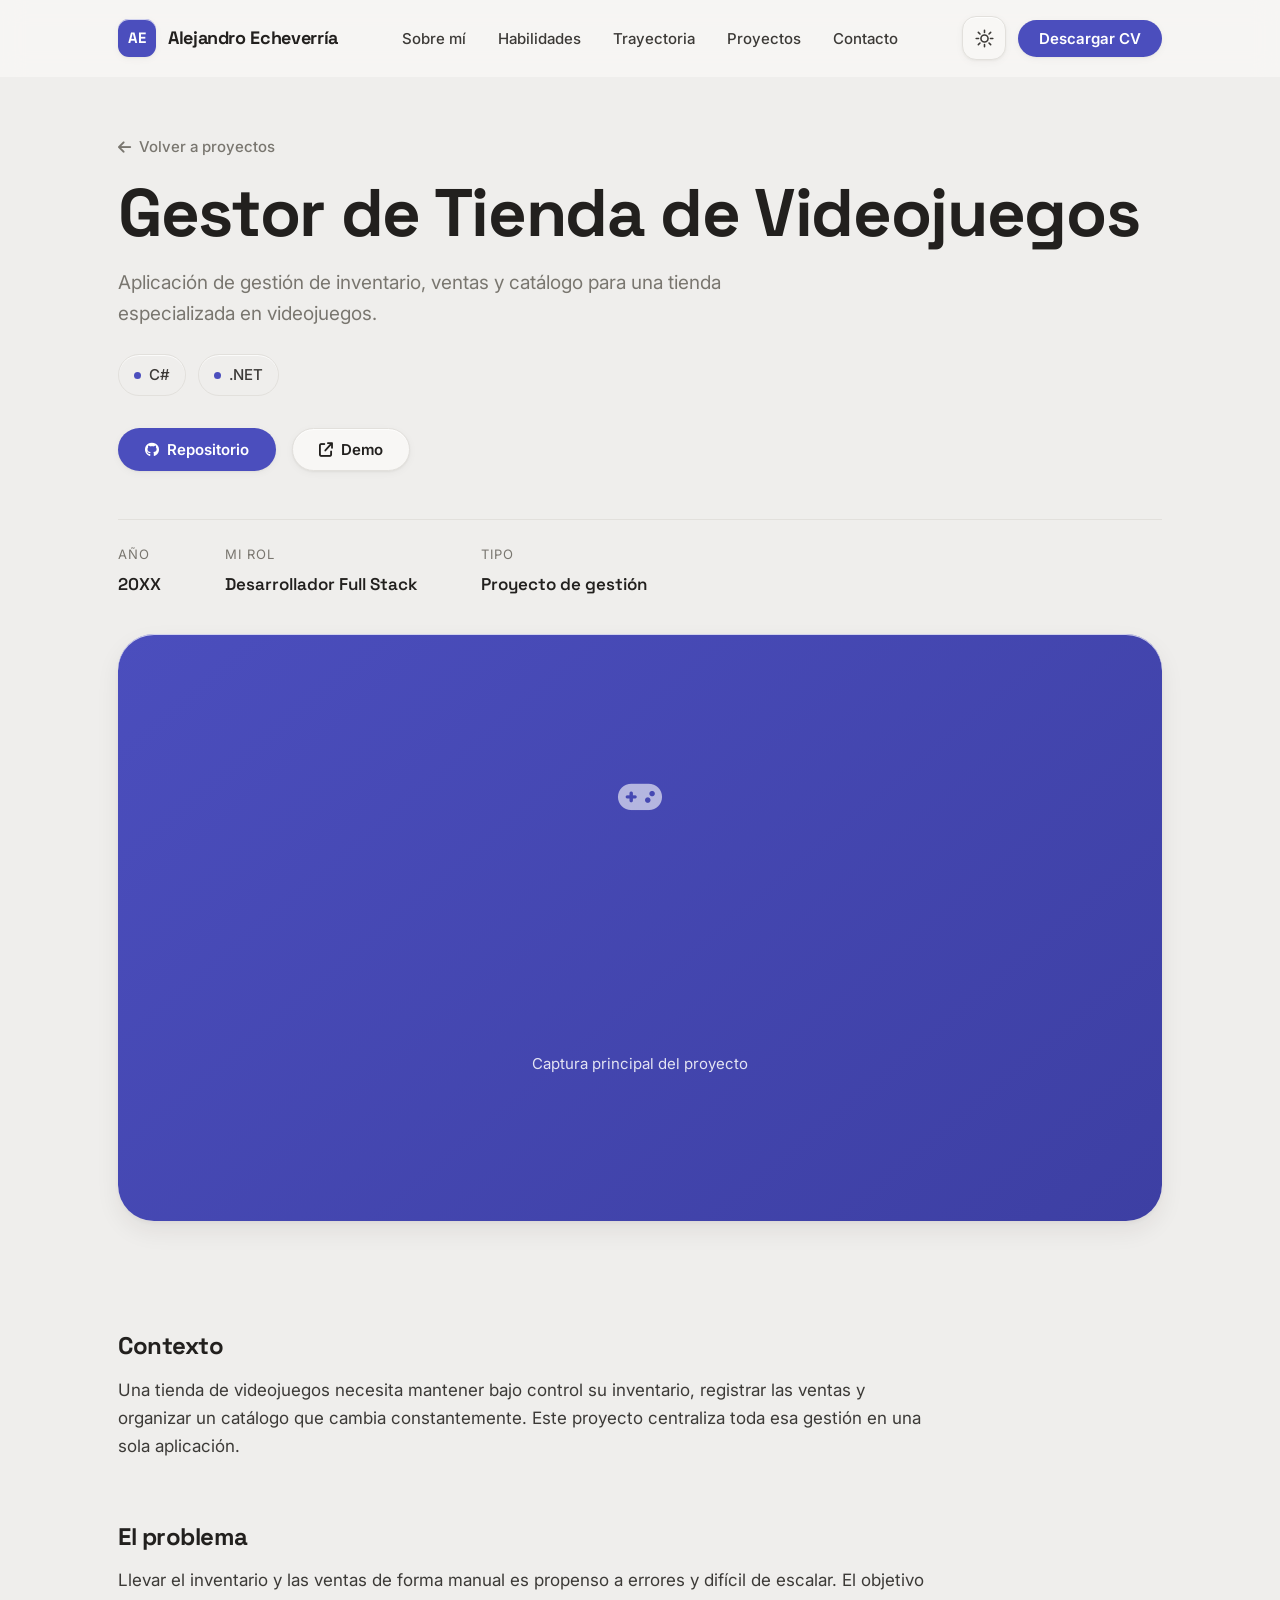
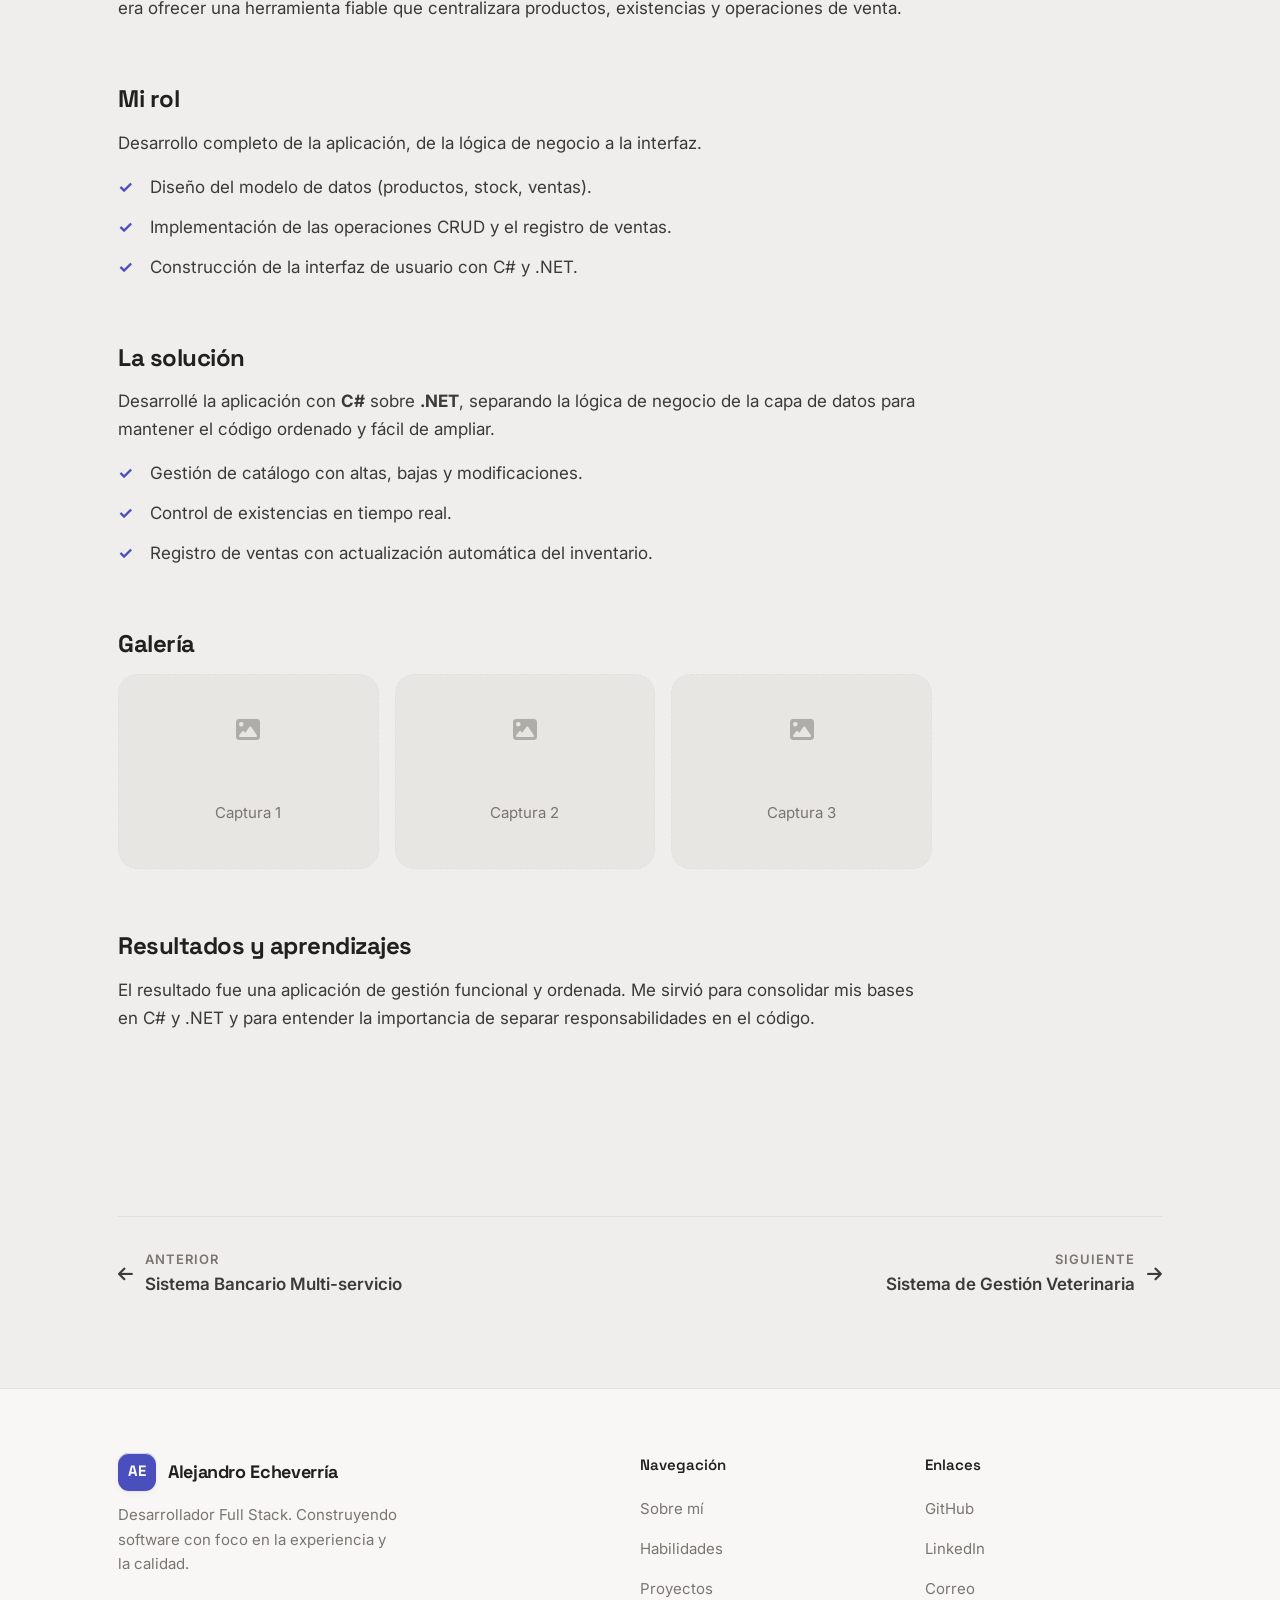
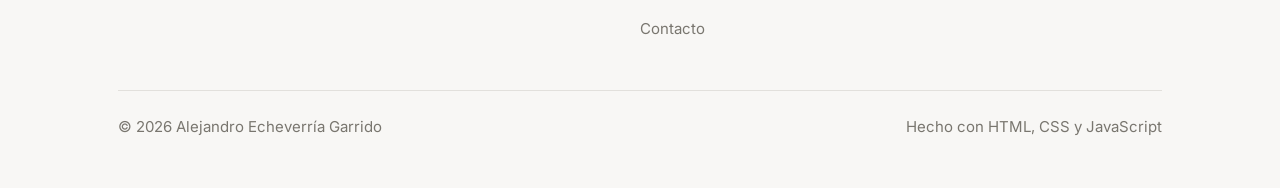
==== proyectos/gestor-tienda-videojuegos.html @ 733f596b "Construye el portafolio: landing completa y páginas de detalle - Landing con Hero, Sobre mí, Habilid" ====
<!DOCTYPE html>
<html lang="es">
<head>
  <meta charset="UTF-8">
  <meta name="viewport" content="width=device-width, initial-scale=1.0">

  <title>Gestor de Tienda de Videojuegos — Alejandro Echeverría</title>
  <meta name="description" content="Caso de estudio: sistema de gestión de inventario, ventas y catálogo para una tienda de videojuegos. Desarrollado en C# y .NET.">

  <meta property="og:type" content="article">
  <meta property="og:title" content="Gestor de Tienda de Videojuegos — Alejandro Echeverría">
  <meta property="og:description" content="Caso de estudio: gestión de inventario y ventas en C# y .NET.">
  <meta property="og:image" content="../assets/img/og-image.png">

  <link rel="icon" href="data:image/svg+xml,%3Csvg xmlns='http://www.w3.org/2000/svg' viewBox='0 0 100 100'%3E%3Crect width='100' height='100' rx='24' fill='%234B4EBD'/%3E%3Ctext x='50' y='67' font-family='Arial,sans-serif' font-size='46' font-weight='700' fill='%23ffffff' text-anchor='middle'%3EAE%3C/text%3E%3C/svg%3E">

  <script>
    (function () {
      try {
        if (localStorage.getItem("ae-theme") === "dark") {
          document.documentElement.setAttribute("data-theme", "dark");
        }
      } catch (e) {}
    })();
  </script>

  <link rel="preconnect" href="https://fonts.googleapis.com">
  <link rel="preconnect" href="https://fonts.gstatic.com" crossorigin>
  <link href="https://fonts.googleapis.com/css2?family=Inter:wght@400;500;600;700&family=Space+Grotesk:wght@500;600;700&display=swap" rel="stylesheet">
  <link rel="stylesheet" href="https://cdnjs.cloudflare.com/ajax/libs/font-awesome/6.5.1/css/all.min.css">

  <link rel="stylesheet" href="../css/tokens.css">
  <link rel="stylesheet" href="../css/base.css">
  <link rel="stylesheet" href="../css/layout.css">
  <link rel="stylesheet" href="../css/components.css">
  <link rel="stylesheet" href="../css/sections.css">
  <link rel="stylesheet" href="../css/case-study.css">
</head>

<body>
  <a class="skip-link" href="#contenido">Saltar al contenido</a>

  <header class="header" data-header>
    <div class="container header__inner">
      <a class="brand" href="../index.html#inicio" aria-label="Inicio — Alejandro Echeverría">
        <span class="brand__badge" aria-hidden="true">AE</span>
        Alejandro Echeverría
      </a>
      <nav class="nav" data-nav aria-label="Navegación principal">
        <ul class="nav__list">
          <li><a class="nav__link" href="../index.html#sobre-mi">Sobre mí</a></li>
          <li><a class="nav__link" href="../index.html#habilidades">Habilidades</a></li>
          <li><a class="nav__link" href="../index.html#trayectoria">Trayectoria</a></li>
          <li><a class="nav__link" href="../index.html#proyectos">Proyectos</a></li>
          <li><a class="nav__link" href="../index.html#contacto">Contacto</a></li>
        </ul>
        <a class="btn btn--primary btn--sm nav__cta" href="../assets/docs/cv.pdf" download>Descargar CV</a>
      </nav>
      <div class="header__actions">
        <button class="theme-toggle" data-theme-toggle type="button" aria-label="Cambiar entre tema claro y oscuro" aria-pressed="false">
          <svg class="icon-sun" viewBox="0 0 24 24" fill="none" stroke="currentColor" stroke-width="2" stroke-linecap="round" aria-hidden="true"><circle cx="12" cy="12" r="4.5"/><path d="M12 1.5v3M12 19.5v3M4.2 4.2l2.1 2.1M17.7 17.7l2.1 2.1M1.5 12h3M19.5 12h3M4.2 19.8l2.1-2.1M17.7 6.3l2.1-2.1"/></svg>
          <svg class="icon-moon" viewBox="0 0 24 24" fill="currentColor" aria-hidden="true"><path d="M21 12.8A9 9 0 1 1 11.2 3a7 7 0 0 0 9.8 9.8z"/></svg>
        </button>
        <a class="btn btn--primary btn--sm header__cv" href="../assets/docs/cv.pdf" download>Descargar CV</a>
        <button class="nav-toggle" data-nav-toggle type="button" aria-label="Abrir menú" aria-expanded="false" aria-controls="menu-principal">
          <span></span><span></span><span></span>
        </button>
      </div>
    </div>
  </header>
  <div class="nav-backdrop" data-nav-backdrop aria-hidden="true"></div>

  <main id="contenido">
    <div class="container">

      <section class="case-hero" data-reveal>
        <a class="case-back" href="../index.html#proyectos"><i class="fa-solid fa-arrow-left" aria-hidden="true"></i> Volver a proyectos</a>
        <h1 class="case-hero__title">Gestor de Tienda de Videojuegos</h1>
        <p class="case-hero__tagline">Aplicación de gestión de inventario, ventas y catálogo para una tienda especializada en videojuegos.</p>

        <div class="chip-group case-tags">
          <span class="chip"><span class="chip__dot"></span>C#</span>
          <span class="chip"><span class="chip__dot"></span>.NET</span>
        </div>

        <div class="case-hero__actions">
          <a class="btn btn--primary" href="#" target="_blank" rel="noopener"><i class="fa-brands fa-github" aria-hidden="true"></i> Repositorio</a>
          <a class="btn btn--secondary" href="#" target="_blank" rel="noopener"><i class="fa-solid fa-arrow-up-right-from-square" aria-hidden="true"></i> Demo</a>
        </div>

        <div class="case-meta">
          <div class="case-meta__item">
            <div class="case-meta__label">Año</div>
            <div class="case-meta__value">20XX</div><!-- TODO -->
          </div>
          <div class="case-meta__item">
            <div class="case-meta__label">Mi rol</div>
            <div class="case-meta__value">Desarrollador Full Stack</div>
          </div>
          <div class="case-meta__item">
            <div class="case-meta__label">Tipo</div>
            <div class="case-meta__value">Proyecto de gestión</div>
          </div>
        </div>
      </section>

      <!-- TODO: reemplazar por <img src="../assets/img/projects/videojuegos-hero.png" alt="..." loading="lazy"> -->
      <div class="case-media" data-reveal role="img" aria-label="Captura principal del Gestor de Tienda de Videojuegos">
        <i class="fa-solid fa-gamepad" aria-hidden="true"></i>
        <span>Captura principal del proyecto</span>
      </div>

      <div class="section case-body">
        <section class="case-section" data-reveal>
          <h2 class="case-section__title">Contexto</h2>
          <p>
            Una tienda de videojuegos necesita mantener bajo control su inventario, registrar las
            ventas y organizar un catálogo que cambia constantemente. Este proyecto centraliza toda
            esa gestión en una sola aplicación.
          </p>
        </section>

        <section class="case-section" data-reveal>
          <h2 class="case-section__title">El problema</h2>
          <p>
            Llevar el inventario y las ventas de forma manual es propenso a errores y difícil de
            escalar. El objetivo era ofrecer una herramienta fiable que centralizara productos,
            existencias y operaciones de venta.
          </p>
        </section>

        <section class="case-section" data-reveal>
          <h2 class="case-section__title">Mi rol</h2>
          <p>Desarrollo completo de la aplicación, de la lógica de negocio a la interfaz.</p>
          <ul class="case-list">
            <li>Diseño del modelo de datos (productos, stock, ventas).</li>
            <li>Implementación de las operaciones CRUD y el registro de ventas.</li>
            <li>Construcción de la interfaz de usuario con C# y .NET.</li>
          </ul>
        </section>

        <section class="case-section" data-reveal>
          <h2 class="case-section__title">La solución</h2>
          <p>
            Desarrollé la aplicación con <strong>C#</strong> sobre <strong>.NET</strong>, separando la
            lógica de negocio de la capa de datos para mantener el código ordenado y fácil de ampliar.
          </p>
          <ul class="case-list">
            <li>Gestión de catálogo con altas, bajas y modificaciones.</li>
            <li>Control de existencias en tiempo real.</li>
            <li>Registro de ventas con actualización automática del inventario.</li>
          </ul>
        </section>

        <section class="case-section" data-reveal style="max-width:none">
          <h2 class="case-section__title">Galería</h2>
          <div class="case-gallery">
            <div class="case-gallery__item"><i class="fa-solid fa-image" aria-hidden="true"></i> Captura 1</div>
            <div class="case-gallery__item"><i class="fa-solid fa-image" aria-hidden="true"></i> Captura 2</div>
            <div class="case-gallery__item"><i class="fa-solid fa-image" aria-hidden="true"></i> Captura 3</div>
          </div>
        </section>

        <section class="case-section" data-reveal>
          <h2 class="case-section__title">Resultados y aprendizajes</h2>
          <p>
            El resultado fue una aplicación de gestión funcional y ordenada. Me sirvió para consolidar
            mis bases en C# y .NET y para entender la importancia de separar responsabilidades en el
            código.
          </p>
        </section>
      </div>

      <nav class="case-nav" aria-label="Navegación entre proyectos">
        <a class="case-nav__link" href="sistema-bancario-multiservicio.html">
          <i class="fa-solid fa-arrow-left" aria-hidden="true"></i>
          <span><span class="dir">Anterior</span>Sistema Bancario Multi-servicio</span>
        </a>
        <a class="case-nav__link" href="sistema-gestion-veterinaria.html" style="text-align:right">
          <span><span class="dir">Siguiente</span>Sistema de Gestión Veterinaria</span>
          <i class="fa-solid fa-arrow-right" aria-hidden="true"></i>
        </a>
      </nav>

    </div>
  </main>

  <footer class="footer">
    <div class="container">
      <div class="footer__grid">
        <div>
          <a class="brand" href="../index.html#inicio">
            <span class="brand__badge" aria-hidden="true">AE</span>
            Alejandro Echeverría
          </a>
          <p class="footer__brand-desc">Desarrollador Full Stack. Construyendo software con foco en la experiencia y la calidad.</p>
        </div>
        <div>
          <p class="footer__col-title">Navegación</p>
          <ul class="footer__links">
            <li><a href="../index.html#sobre-mi">Sobre mí</a></li>
            <li><a href="../index.html#habilidades">Habilidades</a></li>
            <li><a href="../index.html#proyectos">Proyectos</a></li>
            <li><a href="../index.html#contacto">Contacto</a></li>
          </ul>
        </div>
        <div>
          <p class="footer__col-title">Enlaces</p>
          <ul class="footer__links">
            <li><a href="#" target="_blank" rel="noopener">GitHub</a></li>
            <li><a href="#" target="_blank" rel="noopener">LinkedIn</a></li>
            <li><a href="mailto:tu@correo.com">Correo</a></li>
          </ul>
        </div>
      </div>
      <div class="footer__bottom">
        <span>© <span id="year">2026</span> Alejandro Echeverría Garrido</span>
        <span>Hecho con HTML, CSS y JavaScript</span>
      </div>
    </div>
  </footer>

  <script type="module" src="../js/main.js"></script>
</body>
</html>
---- css/tokens.css ----
/* ============================================================
   TOKENS — Settings layer
   Variables de diseño. El modo oscuro solo reasigna estas
   variables; ningún componente se duplica.
   ============================================================ */

:root {
  color-scheme: light;

  /* --- Neutrales (cálidos) --- */
  --canvas: #EFEEEC;
  --surface: #F8F7F5;
  --surface-2: #FCFBF9;
  --sunken: #E7E6E3;
  --ink-strong: #22201E;
  --ink: #3C3A37;
  --ink-muted: #79766F;
  --hairline: #E2E0DC;

  /* --- Acento (índigo) --- */
  --accent: #4B4EBD;
  --accent-strong: #3D3FA3;
  --accent-soft: #EAEAF7;
  --on-accent: #FFFFFF;

  /* --- Semánticos (independientes del acento) --- */
  --ok: #3E8E5A;
  --warn: #B7791F;
  --err: #C0553B;

  /* --- Sombras (soft UI: suaves + brillo superior) --- */
  --hi: inset 0 1px 0 rgba(255, 255, 255, .75);
  --e1: 0 1px 2px rgba(38, 34, 28, .05), 0 2px 8px rgba(38, 34, 28, .04);
  --e2: 0 2px 4px rgba(38, 34, 28, .04), 0 10px 24px rgba(38, 34, 28, .07);
  --e3: 0 6px 12px rgba(38, 34, 28, .06), 0 22px 44px rgba(38, 34, 28, .10);
  --pressed: inset 0 2px 5px rgba(38, 34, 28, .10), inset 0 -1px 0 rgba(255, 255, 255, .5);

  /* --- Radios --- */
  --r-sm: 10px;
  --r-md: 14px;
  --r-lg: 20px;
  --r-xl: 28px;
  --r-2xl: 36px;
  --r-pill: 999px;

  /* --- Espaciado (base 4px) --- */
  --sp-1: 4px;
  --sp-2: 8px;
  --sp-3: 12px;
  --sp-4: 16px;
  --sp-5: 24px;
  --sp-6: 32px;
  --sp-7: 48px;
  --sp-8: 64px;
  --sp-9: 96px;
  --sp-10: 128px;

  /* --- Tipografía --- */
  --font-display: "Space Grotesk", "Segoe UI", system-ui, -apple-system, sans-serif;
  --font-body: "Inter", "Segoe UI", system-ui, -apple-system, sans-serif;

  --fs-display: clamp(2.6rem, 6vw, 4.2rem);
  --fs-h1: clamp(2rem, 4vw, 3rem);
  --fs-h2: clamp(1.8rem, 3.5vw, 2.6rem);
  --fs-h3: 1.5rem;
  --fs-h4: 1.25rem;
  --fs-body-lg: 1.1875rem;
  --fs-body: 1.0625rem;
  --fs-sm: 0.9375rem;
  --fs-caption: 0.8125rem;

  /* --- Layout --- */
  --container: 1140px;
  --container-pad: clamp(20px, 4vw, 48px);

  /* --- Movimiento --- */
  --dur-fast: 140ms;
  --dur: 240ms;
  --dur-slow: 420ms;
  --ease: cubic-bezier(.22, 1, .36, 1);

  /* --- Capas (z-index) --- */
  --z-header: 100;
  --z-menu: 200;
}

/* ============================================================
   MODO OSCURO — paleta específica (no es una inversión)
   ============================================================ */
[data-theme="dark"] {
  color-scheme: dark;

  --canvas: #191816;
  --surface: #221F1D;
  --surface-2: #262320;
  --sunken: #100F0E;
  --ink-strong: #F4F2EE;
  --ink: #D6D3CD;
  --ink-muted: #9C978F;
  --hairline: #34312C;

  --accent: #9A9CF2;
  --accent-strong: #B3B5F8;
  --accent-soft: rgba(154, 156, 242, .16);
  --on-accent: #16151A;

  --ok: #5FB07C;
  --warn: #D6A24A;
  --err: #E0715A;

  --hi: inset 0 1px 0 rgba(255, 255, 255, .05);
  --e1: 0 1px 2px rgba(0, 0, 0, .40), 0 2px 8px rgba(0, 0, 0, .30);
  --e2: 0 2px 4px rgba(0, 0, 0, .35), 0 10px 24px rgba(0, 0, 0, .45);
  --e3: 0 6px 12px rgba(0, 0, 0, .40), 0 22px 44px rgba(0, 0, 0, .55);
  --pressed: inset 0 2px 5px rgba(0, 0, 0, .50), inset 0 -1px 0 rgba(255, 255, 255, .04);
}
---- css/base.css ----
/* ============================================================
   BASE — Reset + elementos + tipografía
   ============================================================ */

*,
*::before,
*::after {
  box-sizing: border-box;
}

* {
  margin: 0;
}

html {
  -webkit-text-size-adjust: 100%;
  scroll-behavior: smooth;
}

@media (prefers-reduced-motion: reduce) {
  html {
    scroll-behavior: auto;
  }
}

body {
  background-color: var(--canvas);
  color: var(--ink);
  font-family: var(--font-body);
  font-size: var(--fs-body);
  line-height: 1.65;
  -webkit-font-smoothing: antialiased;
  text-rendering: optimizeLegibility;
  transition: background-color var(--dur) var(--ease), color var(--dur) var(--ease);
}

/* Media */
img,
picture,
svg {
  display: block;
  max-width: 100%;
}

img {
  height: auto;
}

/* Formularios heredan tipografía */
input,
button,
textarea,
select {
  font: inherit;
  color: inherit;
}

/* Titulares */
h1,
h2,
h3,
h4,
h5,
h6 {
  font-family: var(--font-display);
  color: var(--ink-strong);
  line-height: 1.1;
  letter-spacing: -0.02em;
  text-wrap: balance;
  font-weight: 700;
}

h1 { font-size: var(--fs-h1); }
h2 { font-size: var(--fs-h2); }
h3 { font-size: var(--fs-h3); }
h4 { font-size: var(--fs-h4); font-weight: 600; }

p {
  text-wrap: pretty;
}

a {
  color: var(--accent);
  text-decoration: none;
  transition: color var(--dur) var(--ease);
}

ul[role="list"] {
  list-style: none;
  padding: 0;
}

/* --- Accesibilidad: foco visible y consistente --- */
:focus-visible {
  outline: 2px solid var(--accent);
  outline-offset: 3px;
  border-radius: 4px;
}

::selection {
  background: var(--accent);
  color: var(--on-accent);
}

/* --- Enlace "saltar al contenido" --- */
.skip-link {
  position: absolute;
  left: 50%;
  top: -100px;
  transform: translateX(-50%);
  z-index: 999;
  background: var(--surface);
  color: var(--ink-strong);
  border: 1px solid var(--hairline);
  border-radius: var(--r-md);
  padding: 12px 20px;
  box-shadow: var(--e2);
  transition: top var(--dur) var(--ease);
}

.skip-link:focus {
  top: 12px;
}

/* --- Reduce motion global --- */
@media (prefers-reduced-motion: reduce) {
  *,
  *::before,
  *::after {
    animation-duration: 0.001ms !important;
    animation-iteration-count: 1 !important;
    transition-duration: 0.001ms !important;
  }
}

/* Utilidad de solo lectura para lectores de pantalla */
.visually-hidden {
  position: absolute;
  width: 1px;
  height: 1px;
  padding: 0;
  margin: -1px;
  overflow: hidden;
  clip: rect(0, 0, 0, 0);
  white-space: nowrap;
  border: 0;
}
---- css/layout.css ----
/* ============================================================
   LAYOUT — Contenedor, secciones, header, footer
   ============================================================ */

.container {
  width: 100%;
  max-width: var(--container);
  margin-inline: auto;
  padding-inline: var(--container-pad);
}

/* Secciones con ritmo vertical generoso */
.section {
  padding-block: clamp(56px, 9vw, 112px);
}

.section--tight {
  padding-block: clamp(40px, 6vw, 72px);
}

/* Cabecera de sección (eyebrow + título + intro) */
.section__head {
  max-width: 54ch;
  margin-bottom: clamp(32px, 5vw, 56px);
}

.eyebrow {
  font-size: var(--fs-caption);
  font-weight: 600;
  letter-spacing: 0.16em;
  text-transform: uppercase;
  color: var(--accent);
  margin-bottom: var(--sp-3);
}

.section__title {
  font-size: var(--fs-h2);
}

.section__intro {
  color: var(--ink-muted);
  font-size: var(--fs-body-lg);
  margin-top: var(--sp-4);
}

/* ---------- Header / Navegación ---------- */
.header {
  position: sticky;
  top: 0;
  z-index: var(--z-header);
  background: color-mix(in srgb, var(--surface) 82%, transparent);
  backdrop-filter: blur(12px);
  -webkit-backdrop-filter: blur(12px);
  border-bottom: 1px solid transparent;
  transition: border-color var(--dur) var(--ease), box-shadow var(--dur) var(--ease);
}

.header.is-scrolled {
  border-bottom-color: var(--hairline);
  box-shadow: var(--e1);
}

.header__inner {
  display: flex;
  align-items: center;
  justify-content: space-between;
  gap: var(--sp-4);
  padding-block: var(--sp-4);
}

.nav {
  display: flex;
  align-items: center;
  gap: var(--sp-6);
}

.nav__list {
  display: flex;
  gap: var(--sp-6);
  list-style: none;
  margin: 0;
  padding: 0;
}

.nav__link {
  color: var(--ink);
  font-size: var(--fs-sm);
  font-weight: 500;
  position: relative;
  padding-block: 4px;
  white-space: nowrap;
}

.nav__link:hover {
  color: var(--accent);
}

.nav__link.is-active {
  color: var(--accent);
}

.nav__link.is-active::after {
  content: "";
  position: absolute;
  left: 0;
  bottom: -2px;
  width: 100%;
  height: 2px;
  background: var(--accent);
  border-radius: 2px;
}

.header__actions {
  display: flex;
  align-items: center;
  gap: var(--sp-3);
}

/* Botón hamburguesa (oculto en desktop) */
.nav-toggle {
  display: none;
  flex-direction: column;
  justify-content: center;
  gap: 5px;
  width: 44px;
  height: 44px;
  border: 1px solid var(--hairline);
  border-radius: var(--r-md);
  background: var(--surface);
  box-shadow: var(--e1), var(--hi);
  cursor: pointer;
}

.nav-toggle span {
  display: block;
  width: 20px;
  height: 2px;
  margin-inline: auto;
  background: var(--ink-strong);
  border-radius: 2px;
  transition: transform var(--dur) var(--ease), opacity var(--dur) var(--ease);
}

.nav-toggle[aria-expanded="true"] span:nth-child(1) {
  transform: translateY(7px) rotate(45deg);
}

.nav-toggle[aria-expanded="true"] span:nth-child(2) {
  opacity: 0;
}

.nav-toggle[aria-expanded="true"] span:nth-child(3) {
  transform: translateY(-7px) rotate(-45deg);
}

/* ---------- Footer ---------- */
.footer {
  border-top: 1px solid var(--hairline);
  background: var(--surface);
  padding-block: clamp(40px, 6vw, 64px) var(--sp-7);
}

.footer__grid {
  display: grid;
  gap: var(--sp-7);
  grid-template-columns: 1fr;
}

.footer__brand-desc {
  color: var(--ink-muted);
  font-size: var(--fs-sm);
  margin-top: var(--sp-3);
  max-width: 32ch;
}

.footer__col-title {
  font-family: var(--font-display);
  font-size: var(--fs-sm);
  font-weight: 600;
  color: var(--ink-strong);
  margin-bottom: var(--sp-4);
}

.footer__links {
  display: flex;
  flex-direction: column;
  gap: var(--sp-3);
  list-style: none;
  padding: 0;
  margin: 0;
}

.footer__links a {
  color: var(--ink-muted);
  font-size: var(--fs-sm);
}

.footer__links a:hover {
  color: var(--accent);
}

.footer__bottom {
  display: flex;
  align-items: center;
  justify-content: space-between;
  flex-wrap: wrap;
  gap: var(--sp-4);
  margin-top: var(--sp-7);
  padding-top: var(--sp-5);
  border-top: 1px solid var(--hairline);
  color: var(--ink-muted);
  font-size: var(--fs-sm);
}

/* ---------- Responsive: menú móvil ---------- */
@media (max-width: 820px) {
  .nav-toggle {
    display: flex;
  }

  .nav {
    position: fixed;
    inset: 0 0 0 auto;
    width: min(320px, 82vw);
    flex-direction: column;
    align-items: flex-start;
    justify-content: flex-start;
    gap: var(--sp-6);
    padding: calc(var(--sp-9) + 12px) var(--sp-6) var(--sp-6);
    background: var(--surface);
    border-left: 1px solid var(--hairline);
    box-shadow: var(--e3);
    transform: translateX(100%);
    transition: transform var(--dur-slow) var(--ease);
    z-index: var(--z-menu);
  }

  .nav.is-open {
    transform: translateX(0);
  }

  .nav__list {
    flex-direction: column;
    gap: var(--sp-5);
    width: 100%;
  }

  .nav__link {
    font-size: var(--fs-h4);
  }

  /* Fondo oscuro al abrir el menú */
  .nav-backdrop {
    position: fixed;
    inset: 0;
    background: rgba(0, 0, 0, .35);
    opacity: 0;
    visibility: hidden;
    transition: opacity var(--dur) var(--ease), visibility var(--dur) var(--ease);
    z-index: calc(var(--z-menu) - 1);
  }

  .nav-backdrop.is-open {
    opacity: 1;
    visibility: visible;
  }
}

@media (min-width: 640px) {
  .footer__grid {
    grid-template-columns: 2fr 1fr 1fr;
  }
}

/* Botón "Descargar CV": en el header (desktop) o dentro del menú (móvil).
   Selectores de doble clase para ganar en especificidad a .btn (0,2,0 > 0,1,0). */
.nav .nav__cta {
  display: none;
}

@media (max-width: 820px) {
  .header .header__cv {
    display: none;
  }

  .nav .nav__cta {
    display: inline-flex;
    margin-top: auto;
  }
}
---- css/components.css ----
/* ============================================================
   COMPONENTS — Bloques reutilizables (BEM-lite)
   ============================================================ */

/* ---------- Marca ---------- */
.brand {
  display: inline-flex;
  align-items: center;
  gap: var(--sp-3);
  font-family: var(--font-display);
  font-weight: 700;
  font-size: 1.125rem;
  color: var(--ink-strong);
  letter-spacing: -0.02em;
}

.brand__badge {
  display: grid;
  place-items: center;
  width: 38px;
  height: 38px;
  border-radius: 11px;
  background: var(--accent);
  color: var(--on-accent);
  font-size: 15px;
  box-shadow: var(--e1), var(--hi);
}

/* ---------- Botones ---------- */
.btn {
  display: inline-flex;
  align-items: center;
  justify-content: center;
  gap: var(--sp-2);
  font-weight: 600;
  font-size: var(--fs-sm);
  line-height: 1;
  cursor: pointer;
  border: 1px solid transparent;
  border-radius: var(--r-pill);
  padding: 13px 26px;
  transition: transform var(--dur) var(--ease), box-shadow var(--dur) var(--ease),
    background-color var(--dur) var(--ease);
}

.btn i {
  font-size: 0.95em;
}

.btn--primary {
  background: var(--accent);
  color: var(--on-accent);
  box-shadow: var(--e1);
}

.btn--primary:hover {
  background: var(--accent-strong);
  transform: translateY(-2px);
  box-shadow: var(--e2);
}

.btn--primary:active {
  transform: translateY(0);
  box-shadow: var(--pressed);
}

.btn--secondary {
  background: var(--surface);
  color: var(--ink-strong);
  border-color: var(--hairline);
  box-shadow: var(--e1), var(--hi);
}

.btn--secondary:hover {
  transform: translateY(-2px);
  box-shadow: var(--e2), var(--hi);
}

.btn--ghost {
  background: transparent;
  color: var(--accent);
  padding-inline: 14px;
}

.btn--ghost:hover {
  background: var(--accent-soft);
}

.btn--sm {
  padding: 10px 20px;
}

.btn:disabled {
  opacity: 0.45;
  cursor: not-allowed;
  transform: none;
  box-shadow: none;
}

/* ---------- Toggle de tema ---------- */
.theme-toggle {
  display: grid;
  place-items: center;
  width: 44px;
  height: 44px;
  border-radius: var(--r-md);
  background: var(--surface);
  border: 1px solid var(--hairline);
  color: var(--ink);
  box-shadow: var(--e1), var(--hi);
  cursor: pointer;
  transition: transform var(--dur) var(--ease), color var(--dur) var(--ease);
}

.theme-toggle:hover {
  transform: translateY(-2px);
  color: var(--accent);
}

.theme-toggle svg {
  width: 19px;
  height: 19px;
}

.theme-toggle .icon-moon {
  display: none;
}

[data-theme="dark"] .theme-toggle .icon-sun {
  display: none;
}

[data-theme="dark"] .theme-toggle .icon-moon {
  display: inline-block;
}

/* ---------- Enlaces sociales ---------- */
.social {
  display: flex;
  gap: var(--sp-3);
}

.social__link {
  display: grid;
  place-items: center;
  width: 42px;
  height: 42px;
  border-radius: var(--r-md);
  background: var(--surface);
  border: 1px solid var(--hairline);
  color: var(--ink);
  box-shadow: var(--e1), var(--hi);
  transition: transform var(--dur) var(--ease), color var(--dur) var(--ease);
}

.social__link:hover {
  transform: translateY(-3px);
  color: var(--accent);
}

/* ---------- Chips ---------- */
.chip {
  display: inline-flex;
  align-items: center;
  gap: var(--sp-2);
  background: var(--canvas);
  border: 1px solid var(--hairline);
  border-radius: var(--r-pill);
  padding: 8px 15px;
  font-size: var(--fs-sm);
  font-weight: 500;
  color: var(--ink);
  box-shadow: var(--hi);
}

.chip__dot {
  width: 7px;
  height: 7px;
  border-radius: 50%;
  background: var(--accent);
  flex-shrink: 0;
}

.chip-group {
  display: flex;
  flex-wrap: wrap;
  gap: var(--sp-3);
}

/* ---------- Badges ---------- */
.badge {
  display: inline-flex;
  align-items: center;
  gap: 7px;
  background: var(--accent-soft);
  color: var(--accent-strong);
  font-size: var(--fs-caption);
  font-weight: 700;
  letter-spacing: 0.06em;
  text-transform: uppercase;
  border-radius: var(--r-pill);
  padding: 6px 13px;
}

/* ---------- Tarjeta genérica ---------- */
.card {
  background: var(--surface);
  border: 1px solid var(--hairline);
  border-radius: var(--r-xl);
  box-shadow: var(--e2), var(--hi);
}

/* ---------- Timeline ---------- */
.timeline {
  border-left: 2px solid var(--hairline);
  margin-left: var(--sp-2);
  padding-left: var(--sp-6);
  display: flex;
  flex-direction: column;
  gap: var(--sp-7);
}

.timeline__item {
  position: relative;
}

.timeline__item::before {
  content: "";
  position: absolute;
  left: calc(-1 * var(--sp-6) - 7px);
  top: 4px;
  width: 12px;
  height: 12px;
  border-radius: 50%;
  background: var(--accent);
  border: 3px solid var(--canvas);
  box-shadow: 0 0 0 1px var(--hairline);
}

.timeline__meta {
  display: flex;
  align-items: center;
  gap: var(--sp-3);
  flex-wrap: wrap;
  margin-bottom: var(--sp-3);
}

.timeline__date {
  font-family: var(--font-display);
  font-size: var(--fs-sm);
  font-weight: 600;
  color: var(--ink-muted);
}

.timeline__title {
  font-size: var(--fs-h4);
}

.timeline__org {
  color: var(--accent);
  font-weight: 500;
  font-size: var(--fs-sm);
  margin-top: 2px;
}

.timeline__desc {
  color: var(--ink-muted);
  margin-top: var(--sp-3);
}

/* ---------- Campos de formulario ---------- */
.field {
  display: flex;
  flex-direction: column;
  gap: var(--sp-2);
}

.field__label {
  font-size: var(--fs-sm);
  font-weight: 600;
  color: var(--ink-strong);
}

.field__control {
  width: 100%;
  background: var(--sunken);
  border: 1px solid var(--hairline);
  border-radius: var(--r-md);
  padding: 13px 16px;
  color: var(--ink-strong);
  box-shadow: var(--pressed);
  transition: box-shadow var(--dur) var(--ease);
}

.field__control::placeholder {
  color: var(--ink-muted);
}

.field__control:focus {
  outline: none;
  box-shadow: var(--pressed), 0 0 0 3px var(--accent-soft);
}

textarea.field__control {
  resize: vertical;
  min-height: 130px;
}

.field__error {
  font-size: var(--fs-caption);
  color: var(--err);
  min-height: 1em;
}

.field.is-invalid .field__control {
  box-shadow: var(--pressed), 0 0 0 2px var(--err);
}

.form__status {
  font-size: var(--fs-sm);
  color: var(--ok);
  font-weight: 500;
}

/* ---------- Animación de entrada (scroll reveal) ---------- */
[data-reveal] {
  opacity: 0;
  transform: translateY(22px);
  transition: opacity var(--dur-slow) var(--ease), transform var(--dur-slow) var(--ease);
}

[data-reveal].is-visible {
  opacity: 1;
  transform: none;
}

@media (prefers-reduced-motion: reduce) {
  [data-reveal] {
    opacity: 1;
    transform: none;
  }
}
---- css/sections.css ----
/* ============================================================
   SECTIONS — Estilos específicos de cada bloque
   ============================================================ */

/* ---------- HERO ---------- */
.hero {
  padding-block: clamp(48px, 8vw, 104px);
}

.hero__grid {
  display: grid;
  gap: clamp(32px, 5vw, 64px);
  align-items: center;
}

.hero__title {
  font-size: var(--fs-display);
  margin-top: var(--sp-5);
}

.hero__subtitle {
  font-size: clamp(1.1rem, 2vw, 1.35rem);
  color: var(--ink-muted);
  margin-top: var(--sp-5);
  max-width: 40ch;
}

.hero__actions {
  display: flex;
  flex-wrap: wrap;
  gap: var(--sp-4);
  margin-top: var(--sp-7);
}

.hero__social {
  margin-top: var(--sp-6);
}

/* Visual gráfico del Hero (abstracción soft-UI "ventana de app").
   Reemplazable por una foto: ver comentario en index.html */
.hero-visual {
  position: relative;
  aspect-ratio: 1 / 1;
  max-width: 440px;
  width: 100%;
  margin-inline: auto;
}

.hero-visual__mono {
  position: absolute;
  inset: 0;
  display: grid;
  place-items: center;
  font-family: var(--font-display);
  font-weight: 700;
  font-size: clamp(9rem, 22vw, 13rem);
  color: var(--accent);
  opacity: 0.06;
  letter-spacing: -0.04em;
  user-select: none;
}

.hero-visual__window {
  position: absolute;
  left: 6%;
  top: 14%;
  width: 74%;
  background: var(--surface);
  border: 1px solid var(--hairline);
  border-radius: var(--r-xl);
  box-shadow: var(--e3), var(--hi);
  padding: 16px;
  animation: floatA 7s ease-in-out infinite;
}

.hero-visual__bar {
  display: flex;
  gap: 7px;
  margin-bottom: 16px;
}

.hero-visual__bar span {
  width: 11px;
  height: 11px;
  border-radius: 50%;
  background: var(--sunken);
}

.hero-visual__bar span:first-child {
  background: var(--accent);
}

.hero-visual__line {
  height: 10px;
  border-radius: 4px;
  background: var(--sunken);
  margin-bottom: 11px;
}

.hero-visual__line--accent {
  background: var(--accent-soft);
}

.hero-visual__chip {
  position: absolute;
  right: 2%;
  top: 6%;
  display: flex;
  align-items: center;
  gap: 10px;
  background: var(--surface);
  border: 1px solid var(--hairline);
  border-radius: var(--r-md);
  box-shadow: var(--e2), var(--hi);
  padding: 12px 16px;
  font-size: var(--fs-sm);
  font-weight: 600;
  color: var(--ink-strong);
  animation: floatB 6s ease-in-out infinite;
}

.hero-visual__chip .dot {
  width: 9px;
  height: 9px;
  border-radius: 50%;
  background: var(--ok);
}

.hero-visual__badge {
  position: absolute;
  left: 0;
  bottom: 8%;
  background: var(--accent);
  color: var(--on-accent);
  border-radius: var(--r-lg);
  box-shadow: var(--e3);
  padding: 16px 20px;
  animation: floatB 8s ease-in-out infinite;
}

.hero-visual__badge .num {
  font-family: var(--font-display);
  font-weight: 700;
  font-size: 26px;
  line-height: 1;
}

.hero-visual__badge .label {
  font-size: var(--fs-caption);
  opacity: 0.85;
  margin-top: 3px;
}

@keyframes floatA {
  0%, 100% { transform: translateY(0); }
  50% { transform: translateY(-12px); }
}

@keyframes floatB {
  0%, 100% { transform: translateY(0); }
  50% { transform: translateY(10px); }
}

@media (prefers-reduced-motion: reduce) {
  .hero-visual__window,
  .hero-visual__chip,
  .hero-visual__badge {
    animation: none;
  }
}

/* ---------- SOBRE MÍ ---------- */
.about__grid {
  display: grid;
  gap: clamp(28px, 4vw, 48px);
  align-items: start;
}

.about__body p + p {
  margin-top: var(--sp-4);
}

.about__body p {
  color: var(--ink);
}

/* Ficha de datos */
.ficha {
  padding: clamp(22px, 3vw, 32px);
}

.ficha__row {
  display: flex;
  align-items: center;
  gap: var(--sp-4);
  padding-block: var(--sp-4);
  border-bottom: 1px dashed var(--hairline);
}

.ficha__row:last-child {
  border-bottom: 0;
}

.ficha__row i {
  color: var(--accent);
  width: 20px;
  text-align: center;
}

.ficha__label {
  font-size: var(--fs-caption);
  text-transform: uppercase;
  letter-spacing: 0.08em;
  color: var(--ink-muted);
}

.ficha__value {
  font-weight: 600;
  color: var(--ink-strong);
  font-size: var(--fs-sm);
}

/* ---------- HABILIDADES ---------- */
.skills__grid {
  display: grid;
  gap: var(--sp-5);
  grid-template-columns: 1fr;
}

.skill-card {
  padding: clamp(20px, 3vw, 28px);
}

.skill-card__head {
  display: flex;
  align-items: center;
  gap: var(--sp-3);
  margin-bottom: var(--sp-4);
}

.skill-card__icon {
  display: grid;
  place-items: center;
  width: 40px;
  height: 40px;
  border-radius: var(--r-md);
  background: var(--accent-soft);
  color: var(--accent);
  font-size: 17px;
}

.skill-card__title {
  font-size: var(--fs-h4);
  font-weight: 600;
}

/* ---------- PROYECTOS ---------- */
.featured {
  display: grid;
  grid-template-columns: 1fr;
  overflow: hidden;
  padding: 0;
}

.featured__thumb {
  min-height: 240px;
  background: linear-gradient(140deg, var(--accent), var(--accent-strong));
  display: grid;
  place-items: center;
  padding: var(--sp-6);
}

.featured__mock {
  width: 78%;
  max-width: 300px;
  background: rgba(255, 255, 255, .14);
  border: 1px solid rgba(255, 255, 255, .22);
  border-radius: 16px;
  padding: 16px;
  backdrop-filter: blur(2px);
}

.featured__mock span {
  display: block;
  height: 9px;
  border-radius: 4px;
  background: rgba(255, 255, 255, .34);
  margin-bottom: 9px;
}

.featured__mock span.short {
  width: 55%;
}

.featured__body {
  padding: clamp(26px, 4vw, 44px);
}

.featured__title {
  font-size: 1.65rem;
  margin-top: var(--sp-4);
}

.featured__desc {
  color: var(--ink-muted);
  margin-top: var(--sp-4);
}

.featured__cta {
  margin-top: var(--sp-6);
}

.projects__grid {
  display: grid;
  gap: var(--sp-5);
  grid-template-columns: 1fr;
  margin-top: var(--sp-5);
}

.project-card {
  overflow: hidden;
  box-shadow: var(--e1), var(--hi);
  transition: transform var(--dur) var(--ease), box-shadow var(--dur) var(--ease);
  display: flex;
  flex-direction: column;
}

.project-card:hover {
  transform: translateY(-5px);
  box-shadow: var(--e3), var(--hi);
}

.project-card__thumb {
  height: 140px;
  display: grid;
  place-items: center;
  font-family: var(--font-display);
  font-weight: 700;
  font-size: var(--fs-sm);
  color: var(--accent-strong);
  background: linear-gradient(140deg, #d9d9ea, #c7c7e0);
}

[data-theme="dark"] .project-card__thumb {
  background: linear-gradient(140deg, #2c2b40, #232235);
  color: var(--accent);
}

.project-card:nth-child(2n) .project-card__thumb {
  background: linear-gradient(140deg, #dfe6e0, #c9dcd0);
}

[data-theme="dark"] .project-card:nth-child(2n) .project-card__thumb {
  background: linear-gradient(140deg, #25302a, #202a24);
}

.project-card__body {
  padding: var(--sp-5) var(--sp-5) var(--sp-6);
  display: flex;
  flex-direction: column;
  flex: 1;
}

.project-card__desc {
  color: var(--ink-muted);
  font-size: var(--fs-sm);
  margin-top: var(--sp-2);
  line-height: 1.55;
}

.project-card__tags {
  margin-top: var(--sp-4);
}

.project-card__link {
  display: inline-flex;
  align-items: center;
  gap: var(--sp-2);
  color: var(--accent);
  font-weight: 600;
  font-size: var(--fs-sm);
  margin-top: var(--sp-5);
}

.project-card__link i {
  transition: transform var(--dur) var(--ease);
}

.project-card:hover .project-card__link i {
  transform: translateX(4px);
}

/* ---------- CONTACTO ---------- */
.contact__grid {
  display: grid;
  gap: clamp(28px, 4vw, 48px);
  align-items: start;
}

.contact__lead {
  color: var(--ink-muted);
  font-size: var(--fs-body-lg);
  margin-top: var(--sp-4);
}

.contact__methods {
  display: flex;
  flex-direction: column;
  gap: var(--sp-3);
  margin-top: var(--sp-6);
}

.contact__method {
  display: inline-flex;
  align-items: center;
  gap: var(--sp-3);
  color: var(--ink);
  font-weight: 500;
}

.contact__method i {
  display: grid;
  place-items: center;
  width: 40px;
  height: 40px;
  border-radius: var(--r-md);
  background: var(--surface);
  border: 1px solid var(--hairline);
  box-shadow: var(--e1), var(--hi);
  color: var(--accent);
}

.contact__form {
  padding: clamp(22px, 3vw, 32px);
  display: flex;
  flex-direction: column;
  gap: var(--sp-4);
}

/* ============================================================
   BREAKPOINTS de sección (mobile-first)
   ============================================================ */

@media (min-width: 560px) {
  .skills__grid { grid-template-columns: repeat(2, 1fr); }
  .projects__grid { grid-template-columns: repeat(2, 1fr); }
}

@media (min-width: 760px) {
  .hero__grid { grid-template-columns: 1.05fr 0.95fr; }
  .about__grid { grid-template-columns: 1.5fr 1fr; }
  .contact__grid { grid-template-columns: 1fr 1fr; }
  .featured { grid-template-columns: 1fr 1fr; align-items: center; }
}

@media (min-width: 940px) {
  .skills__grid { grid-template-columns: repeat(3, 1fr); }
  .projects__grid { grid-template-columns: repeat(3, 1fr); }
}
---- css/case-study.css ----
/* ============================================================
   CASE STUDY — Estilos de las páginas de detalle de proyecto
   ============================================================ */

.case-back {
  display: inline-flex;
  align-items: center;
  gap: var(--sp-2);
  color: var(--ink-muted);
  font-size: var(--fs-sm);
  font-weight: 500;
}

.case-back:hover {
  color: var(--accent);
}

.case-back i {
  transition: transform var(--dur) var(--ease);
}

.case-back:hover i {
  transform: translateX(-4px);
}

/* ---------- Cabecera del proyecto ---------- */
.case-hero {
  padding-block: clamp(32px, 5vw, 56px) clamp(24px, 3vw, 36px);
}

.case-hero__title {
  font-size: var(--fs-display);
  margin-top: var(--sp-4);
}

.case-hero__tagline {
  font-size: var(--fs-body-lg);
  color: var(--ink-muted);
  margin-top: var(--sp-4);
  max-width: 60ch;
}

.case-hero__actions {
  display: flex;
  gap: var(--sp-4);
  flex-wrap: wrap;
  margin-top: var(--sp-6);
}

.case-meta {
  display: flex;
  flex-wrap: wrap;
  gap: var(--sp-6) var(--sp-8);
  margin-top: var(--sp-7);
  padding-top: var(--sp-5);
  border-top: 1px solid var(--hairline);
}

.case-meta__label {
  font-size: var(--fs-caption);
  text-transform: uppercase;
  letter-spacing: 0.08em;
  color: var(--ink-muted);
  margin-bottom: 4px;
}

.case-meta__value {
  font-family: var(--font-display);
  font-weight: 600;
  color: var(--ink-strong);
}

/* ---------- Imagen principal ---------- */
.case-media {
  aspect-ratio: 16 / 9;
  border-radius: var(--r-2xl);
  background: linear-gradient(140deg, var(--accent), var(--accent-strong));
  display: grid;
  place-items: center;
  gap: var(--sp-3);
  color: var(--on-accent);
  box-shadow: var(--e2), var(--hi);
  text-align: center;
  padding: var(--sp-6);
}

.case-media i {
  font-size: 2.2rem;
  opacity: 0.6;
}

.case-media span {
  font-size: var(--fs-sm);
  opacity: 0.85;
}

/* ---------- Cuerpo (secciones de texto) ---------- */
.case-body {
  display: flex;
  flex-direction: column;
  gap: clamp(36px, 5vw, 64px);
  max-width: 74ch;
}

.case-section__title {
  font-size: var(--fs-h3);
  margin-bottom: var(--sp-4);
}

.case-section p {
  color: var(--ink);
}

.case-section p + p {
  margin-top: var(--sp-4);
}

.case-list {
  list-style: none;
  padding: 0;
  margin-top: var(--sp-4);
  display: flex;
  flex-direction: column;
  gap: var(--sp-3);
}

.case-list li {
  position: relative;
  padding-left: var(--sp-6);
  color: var(--ink);
}

.case-list li::before {
  content: "✓";
  position: absolute;
  left: 0;
  top: 0;
  color: var(--accent);
  font-weight: 700;
}

/* Chips de stack en la cabecera */
.case-tags {
  margin-top: var(--sp-5);
}

/* ---------- Galería ---------- */
.case-gallery {
  display: grid;
  gap: var(--sp-4);
  grid-template-columns: repeat(2, 1fr);
}

.case-gallery__item {
  aspect-ratio: 4 / 3;
  border-radius: var(--r-lg);
  background: var(--sunken);
  border: 1px dashed var(--hairline);
  display: grid;
  place-items: center;
  gap: var(--sp-2);
  color: var(--ink-muted);
  font-size: var(--fs-sm);
  text-align: center;
  padding: var(--sp-4);
}

.case-gallery__item i {
  font-size: 1.5rem;
  opacity: 0.5;
}

@media (min-width: 700px) {
  .case-gallery {
    grid-template-columns: repeat(3, 1fr);
  }
}

/* ---------- Navegación entre proyectos ---------- */
.case-nav {
  display: flex;
  justify-content: space-between;
  gap: var(--sp-4);
  flex-wrap: wrap;
  border-top: 1px solid var(--hairline);
  padding-top: var(--sp-6);
  margin-top: clamp(40px, 6vw, 72px);
  margin-bottom: clamp(48px, 7vw, 96px);
}

.case-nav__link {
  display: inline-flex;
  align-items: center;
  gap: var(--sp-3);
  color: var(--ink);
  font-weight: 600;
}

.case-nav__link:hover {
  color: var(--accent);
}

.case-nav__link .dir {
  font-size: var(--fs-caption);
  text-transform: uppercase;
  letter-spacing: 0.08em;
  color: var(--ink-muted);
  display: block;
}
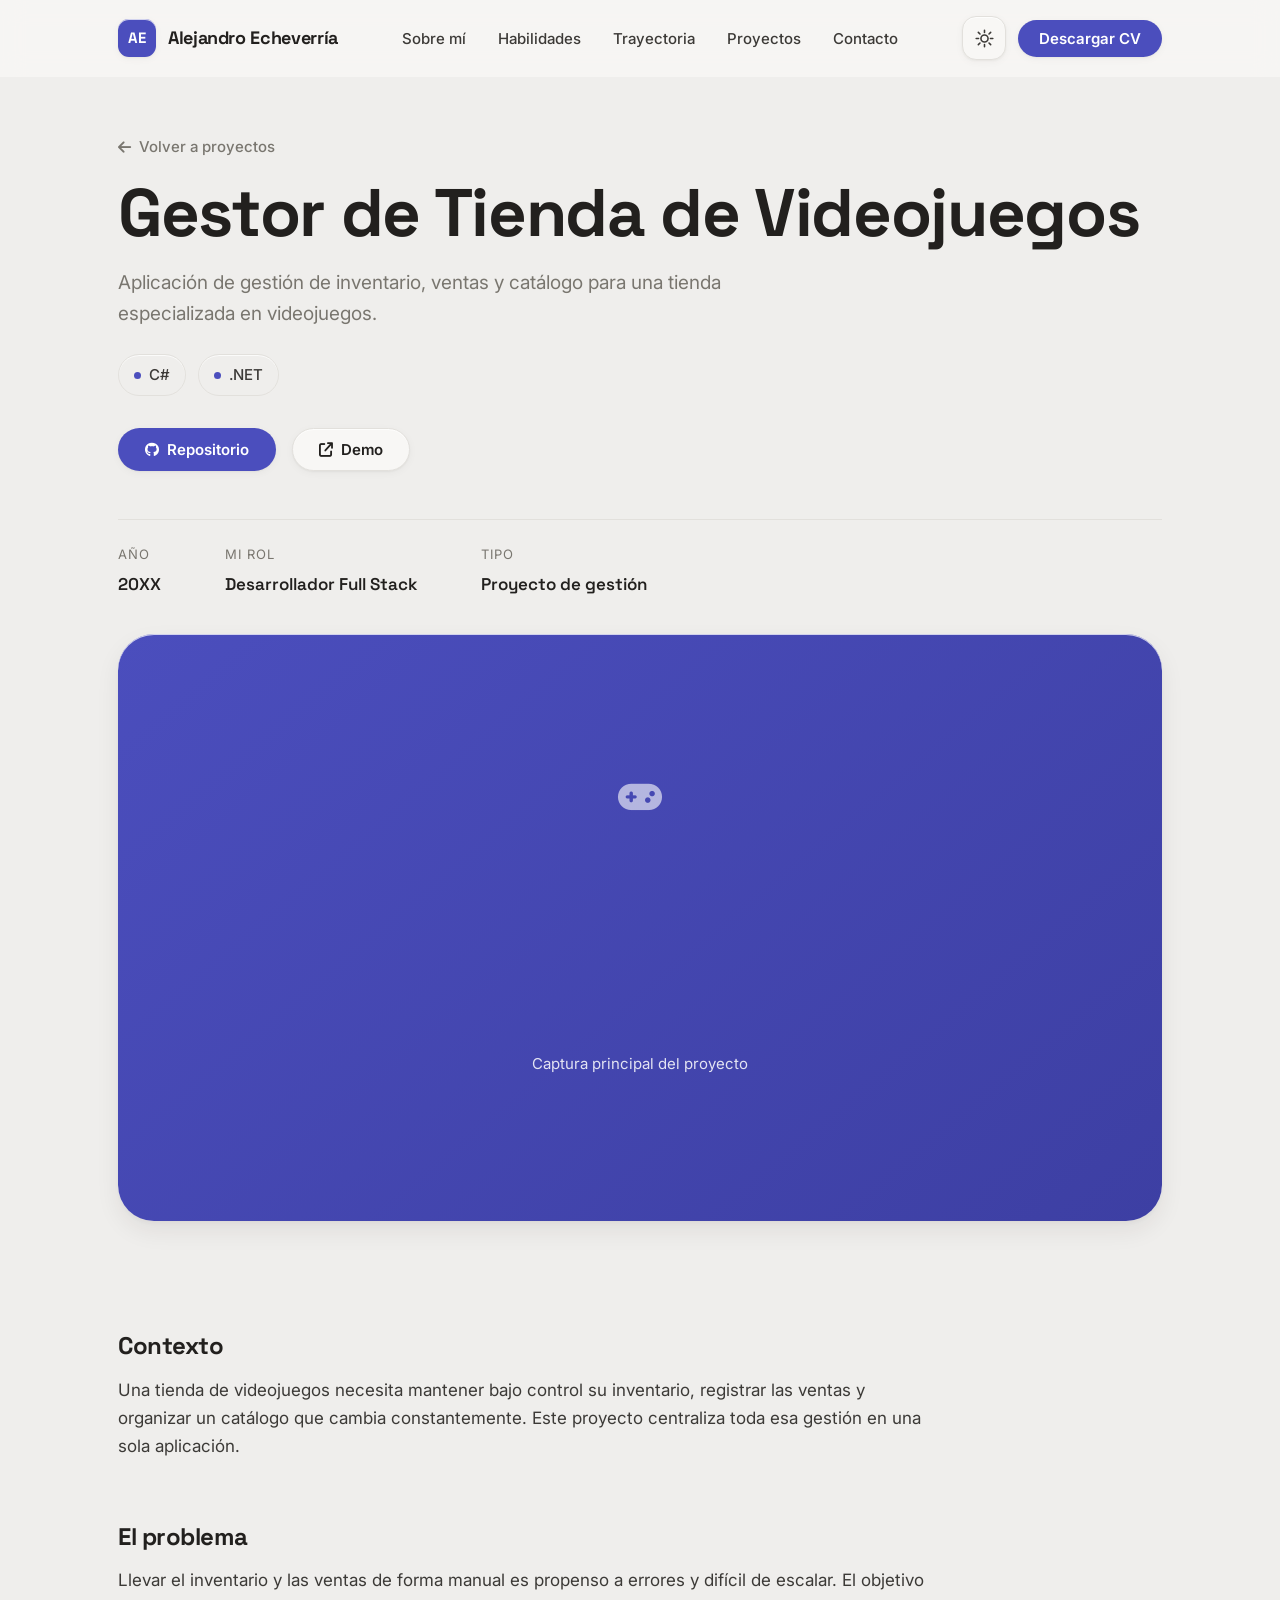
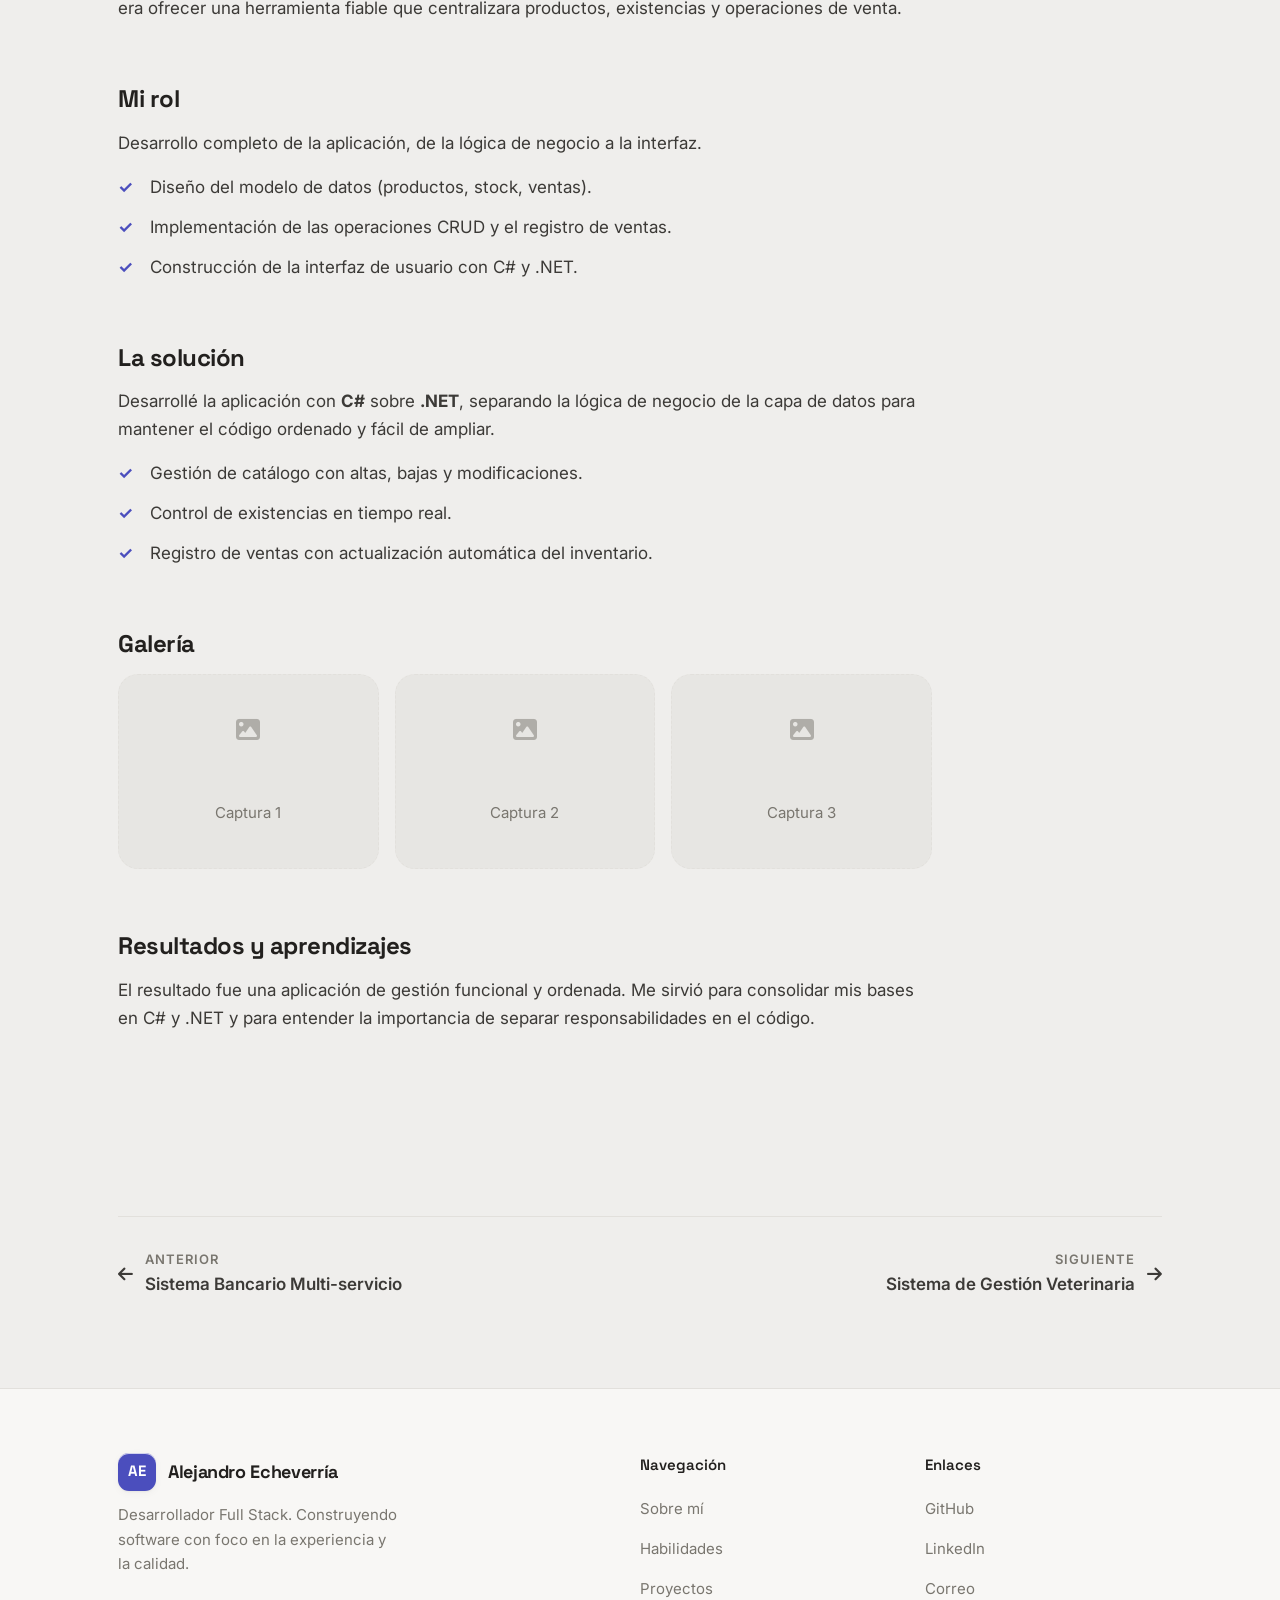
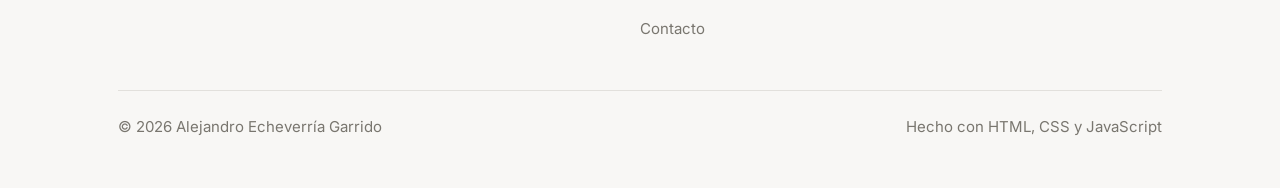
==== commit ae5a5978: "Pulido visual, assets de marca, formulario y animaciones - Assets: og-image (1200x630) y favicons (S" ====
--- a/proyectos/gestor-tienda-videojuegos.html
+++ b/proyectos/gestor-tienda-videojuegos.html
@@ -12,7 +12,9 @@
   <meta property="og:description" content="Caso de estudio: gestión de inventario y ventas en C# y .NET.">
   <meta property="og:image" content="../assets/img/og-image.png">
 
-  <link rel="icon" href="data:image/svg+xml,%3Csvg xmlns='http://www.w3.org/2000/svg' viewBox='0 0 100 100'%3E%3Crect width='100' height='100' rx='24' fill='%234B4EBD'/%3E%3Ctext x='50' y='67' font-family='Arial,sans-serif' font-size='46' font-weight='700' fill='%23ffffff' text-anchor='middle'%3EAE%3C/text%3E%3C/svg%3E">
+  <link rel="icon" href="../assets/favicon/favicon-32.png" sizes="32x32" type="image/png">
+  <link rel="icon" href="../assets/favicon/favicon.svg" type="image/svg+xml">
+  <link rel="apple-touch-icon" href="../assets/favicon/apple-touch-icon.png">
 
   <script>
     (function () {
--- a/css/tokens.css
+++ b/css/tokens.css
@@ -22,6 +22,9 @@
   --accent-strong: #3D3FA3;
   --accent-soft: #EAEAF7;
   --on-accent: #FFFFFF;
+
+  /* Glow ambiental del puntero (radial) */
+  --glow: rgba(75, 78, 189, 0.10);
 
   /* --- Semánticos (independientes del acento) --- */
   --ok: #3E8E5A;
@@ -104,6 +107,8 @@
   --accent-soft: rgba(154, 156, 242, .16);
   --on-accent: #16151A;
 
+  --glow: rgba(154, 156, 242, 0.16);
+
   --ok: #5FB07C;
   --warn: #D6A24A;
   --err: #E0715A;
--- a/css/base.css
+++ b/css/base.css
@@ -15,6 +15,10 @@
 html {
   -webkit-text-size-adjust: 100%;
   scroll-behavior: smooth;
+  /* El fondo vive en :root para que el glow del puntero (z-index:-1) asome
+     por el lienzo sin quedar oculto tras el fondo del body. */
+  background-color: var(--canvas);
+  transition: background-color var(--dur) var(--ease);
 }
 
 @media (prefers-reduced-motion: reduce) {
@@ -24,14 +28,14 @@
 }
 
 body {
-  background-color: var(--canvas);
+  background-color: transparent; /* el fondo lo pinta :root (ver arriba) */
   color: var(--ink);
   font-family: var(--font-body);
   font-size: var(--fs-body);
   line-height: 1.65;
   -webkit-font-smoothing: antialiased;
   text-rendering: optimizeLegibility;
-  transition: background-color var(--dur) var(--ease), color var(--dur) var(--ease);
+  transition: color var(--dur) var(--ease);
 }
 
 /* Media */
--- a/css/layout.css
+++ b/css/layout.css
@@ -21,7 +21,7 @@
 /* Cabecera de sección (eyebrow + título + intro) */
 .section__head {
   max-width: 54ch;
-  margin-bottom: clamp(32px, 5vw, 56px);
+  margin-bottom: clamp(24px, 4vw, 40px);
 }
 
 .eyebrow {
@@ -288,3 +288,40 @@
     margin-top: auto;
   }
 }
+
+/* ============================================================
+   EFECTOS GLOBALES (creados por JS; degradan sin él)
+   ============================================================ */
+
+/* Barra de progreso de lectura (borde superior) */
+.scroll-progress {
+  position: fixed;
+  inset: 0 0 auto 0;
+  height: 3px;
+  background: linear-gradient(90deg, var(--accent), var(--accent-strong));
+  transform: scaleX(0);
+  transform-origin: 0 50%;
+  z-index: 300;
+  pointer-events: none;
+  will-change: transform;
+}
+
+/* Glow ambiental que sigue al puntero (detrás del contenido) */
+.pointer-glow {
+  position: fixed;
+  top: 0;
+  left: 0;
+  width: 600px;
+  height: 600px;
+  border-radius: 50%;
+  background: radial-gradient(circle closest-side, var(--glow), transparent);
+  pointer-events: none;
+  z-index: -1;
+  opacity: 0;
+  transition: opacity var(--dur) var(--ease);
+  will-change: transform;
+}
+
+.pointer-glow.is-active {
+  opacity: 1;
+}
--- a/css/sections.css
+++ b/css/sections.css
@@ -223,19 +223,20 @@
 /* ---------- HABILIDADES ---------- */
 .skills__grid {
   display: grid;
-  gap: var(--sp-5);
+  /* row-gap más ajustado que column-gap: acerca las dos filas sin apretar en horizontal */
+  gap: var(--sp-4) var(--sp-5);
   grid-template-columns: 1fr;
 }
 
 .skill-card {
-  padding: clamp(20px, 3vw, 28px);
+  padding: clamp(18px, 2.5vw, 22px);
 }
 
 .skill-card__head {
   display: flex;
   align-items: center;
   gap: var(--sp-3);
-  margin-bottom: var(--sp-4);
+  margin-bottom: var(--sp-3);
 }
 
 .skill-card__icon {
@@ -263,7 +264,7 @@
 }
 
 .featured__thumb {
-  min-height: 240px;
+  min-height: 200px;
   background: linear-gradient(140deg, var(--accent), var(--accent-strong));
   display: grid;
   place-items: center;
@@ -293,21 +294,21 @@
 }
 
 .featured__body {
-  padding: clamp(26px, 4vw, 44px);
+  padding: clamp(22px, 3vw, 28px);
 }
 
 .featured__title {
-  font-size: 1.65rem;
-  margin-top: var(--sp-4);
+  font-size: var(--fs-h3);
+  margin-top: var(--sp-3);
 }
 
 .featured__desc {
   color: var(--ink-muted);
-  margin-top: var(--sp-4);
+  margin-top: var(--sp-3);
 }
 
 .featured__cta {
-  margin-top: var(--sp-6);
+  margin-top: var(--sp-5);
 }
 
 .projects__grid {
@@ -365,11 +366,19 @@
   color: var(--ink-muted);
   font-size: var(--fs-sm);
   margin-top: var(--sp-2);
+  margin-bottom: var(--sp-4); /* separación mínima con el pie (chips) */
   line-height: 1.55;
 }
 
 .project-card__tags {
-  margin-top: var(--sp-4);
+  margin-top: var(--sp-3);
+}
+
+/* Rejilla de proyectos: ancla el pie (chips + "Ver caso") al fondo de la
+   tarjeta para que queden alineados entre tarjetas, sin depender del largo
+   del texto. No afecta a la tarjeta destacada (no está dentro de .project-card). */
+.project-card .project-card__tags {
+  margin-top: auto;
 }
 
 .project-card__link {
@@ -457,3 +466,30 @@
   .skills__grid { grid-template-columns: repeat(3, 1fr); }
   .projects__grid { grid-template-columns: repeat(3, 1fr); }
 }
+
+/* ============================================================
+   Aterrizaje direccional al navegar por el nav (lo dispara scroll-nav.js).
+   El encabezado entra desde abajo si el usuario bajó, o desde arriba si subió.
+   ============================================================ */
+/* Se aplica siempre (decisión de producto: efectos visibles para todos).
+   El !important es intencional y justificado: gana al reset global de
+   base.css que anula toda animación bajo prefers-reduced-motion. */
+.section__head.is-arriving-down,
+.hero__intro.is-arriving-down {
+  animation: headArriveDown 460ms var(--ease) both !important;
+}
+
+.section__head.is-arriving-up,
+.hero__intro.is-arriving-up {
+  animation: headArriveUp 460ms var(--ease) both !important;
+}
+
+@keyframes headArriveDown {
+  from { opacity: 0; transform: translateY(20px); }
+  to   { opacity: 1; transform: translateY(0); }
+}
+
+@keyframes headArriveUp {
+  from { opacity: 0; transform: translateY(-20px); }
+  to   { opacity: 1; transform: translateY(0); }
+}
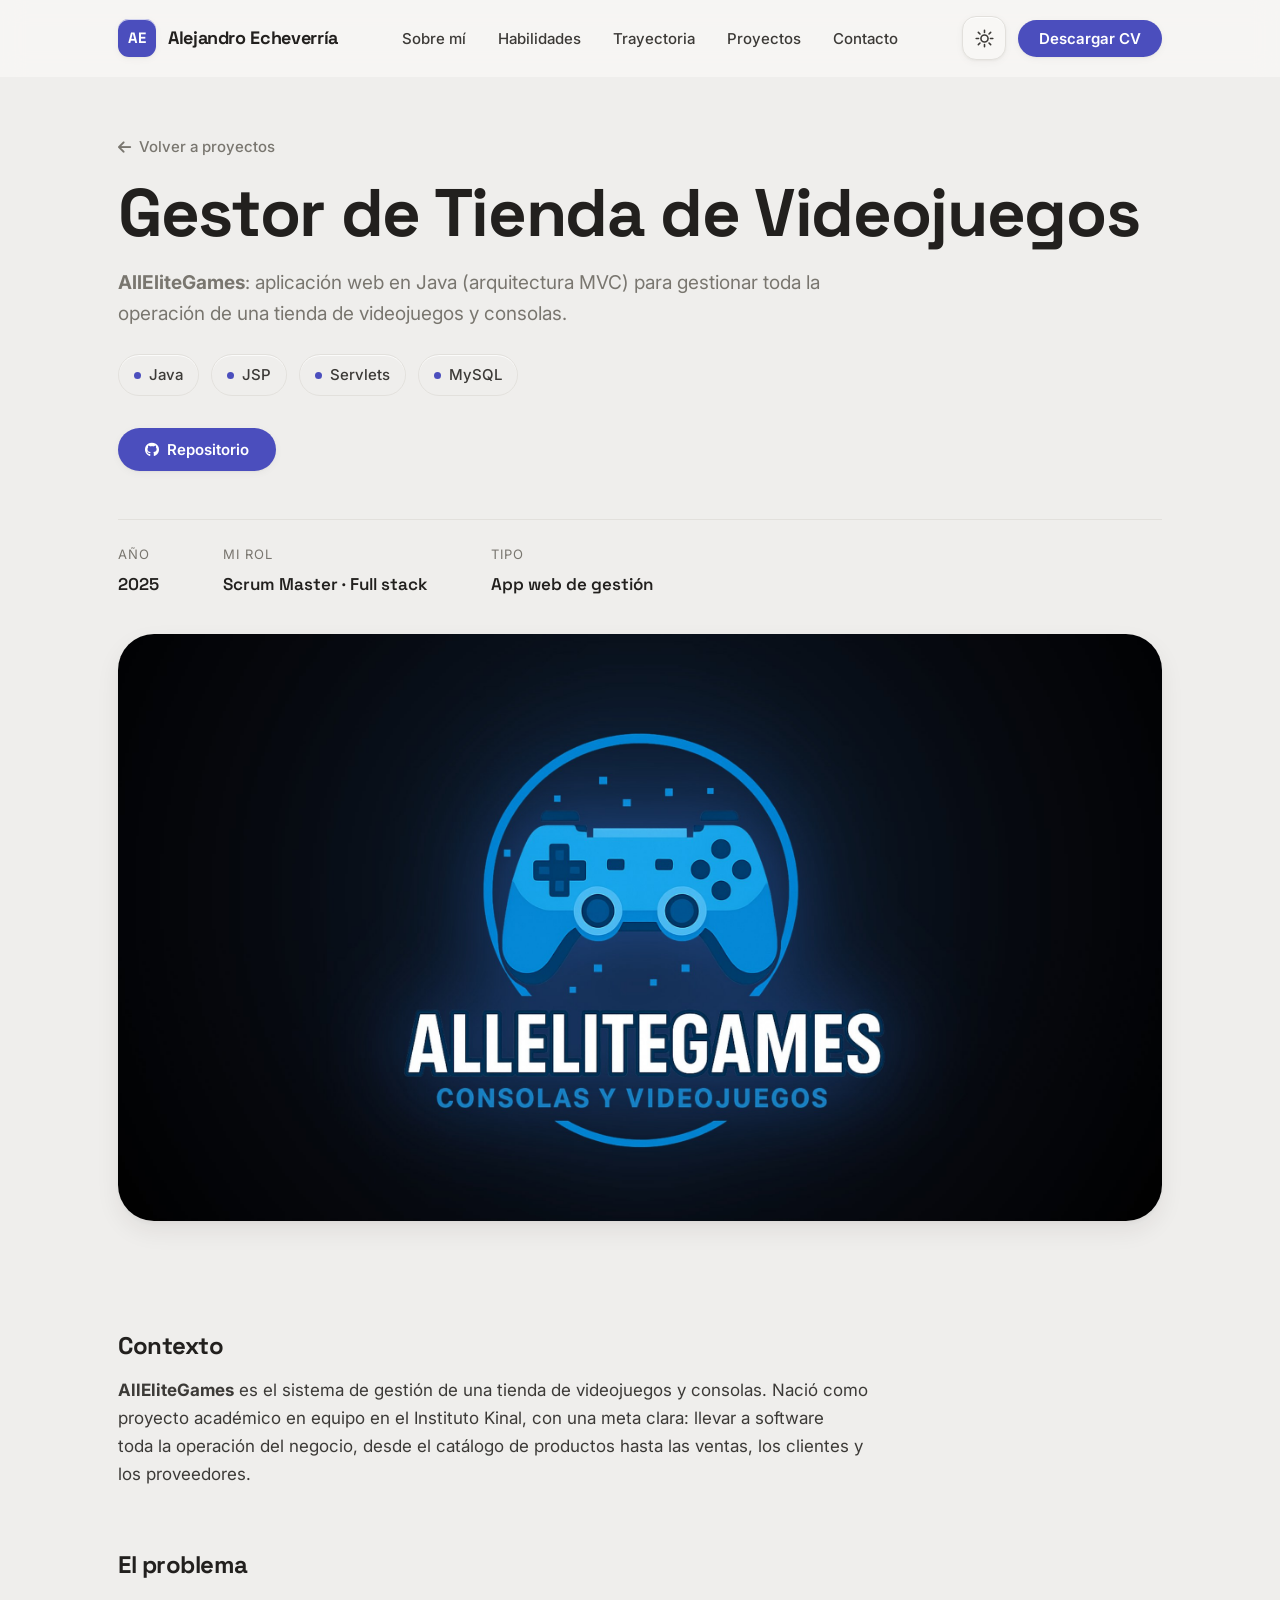
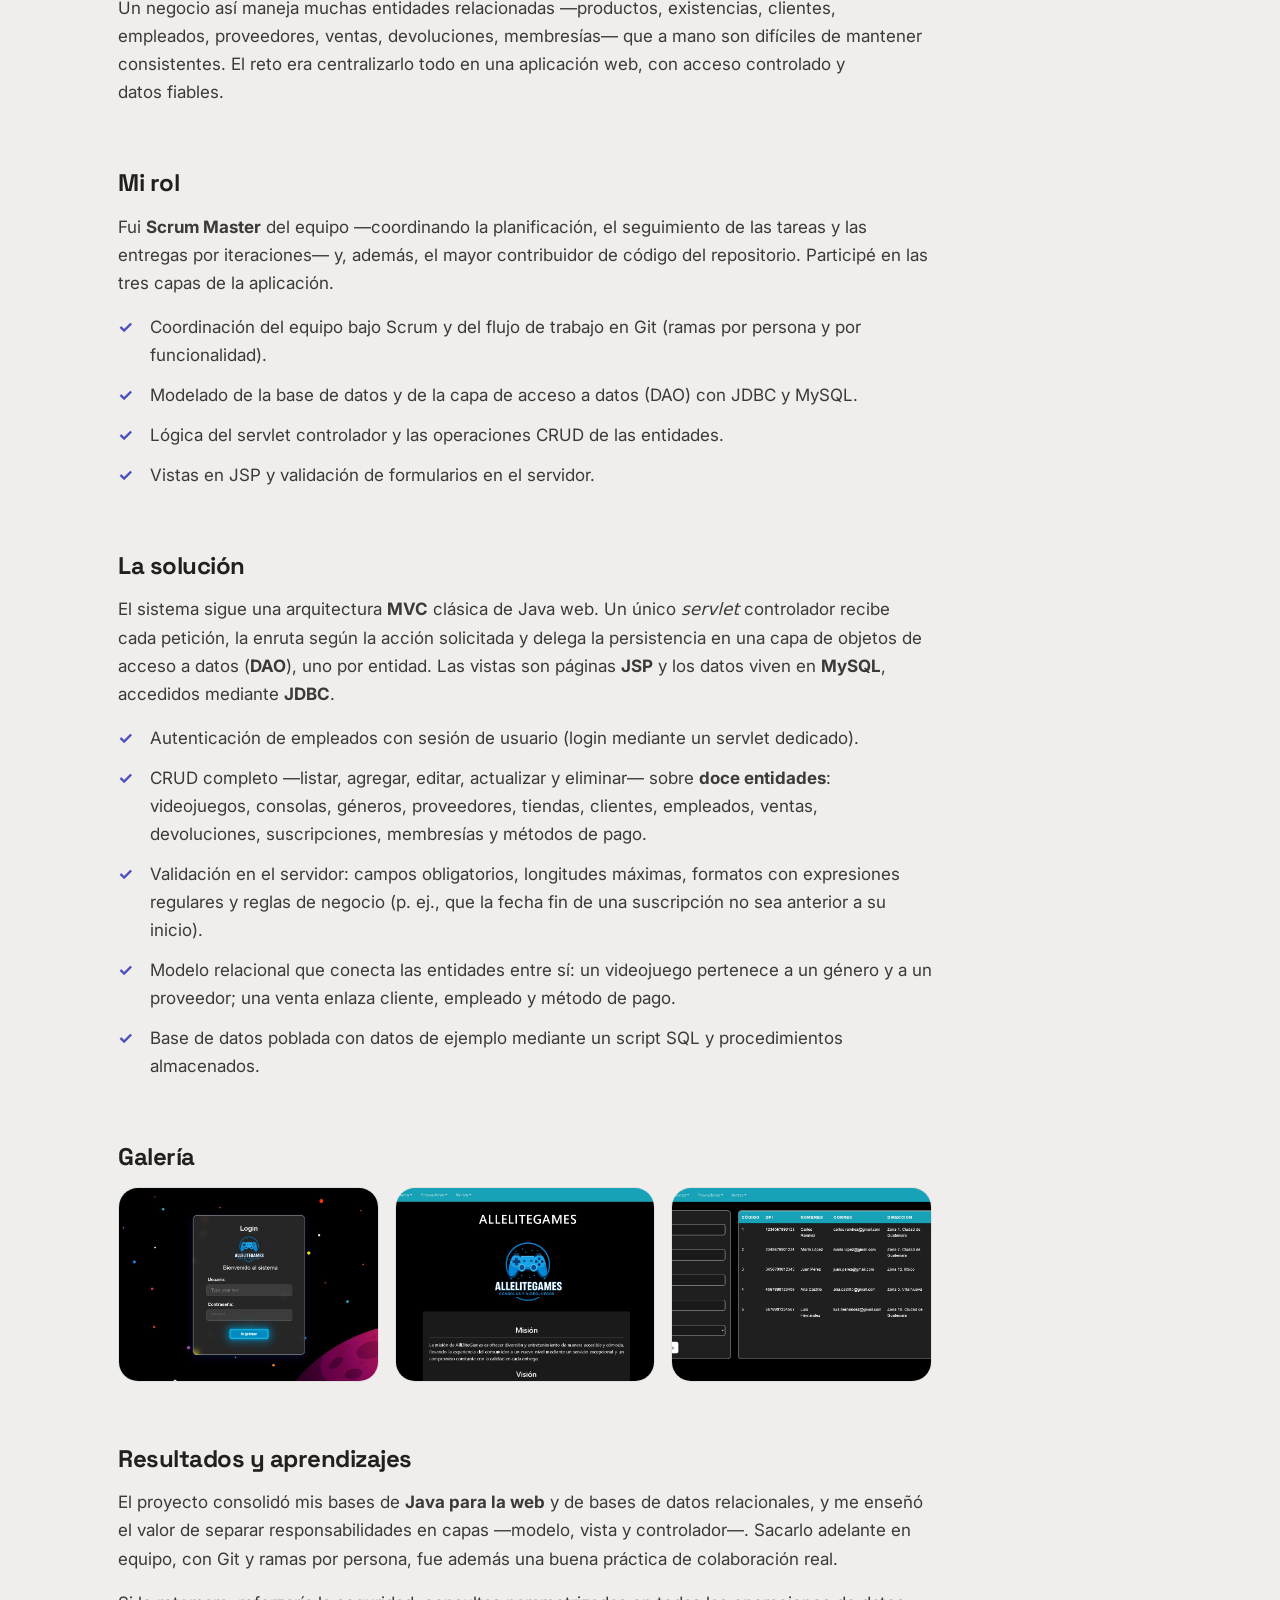
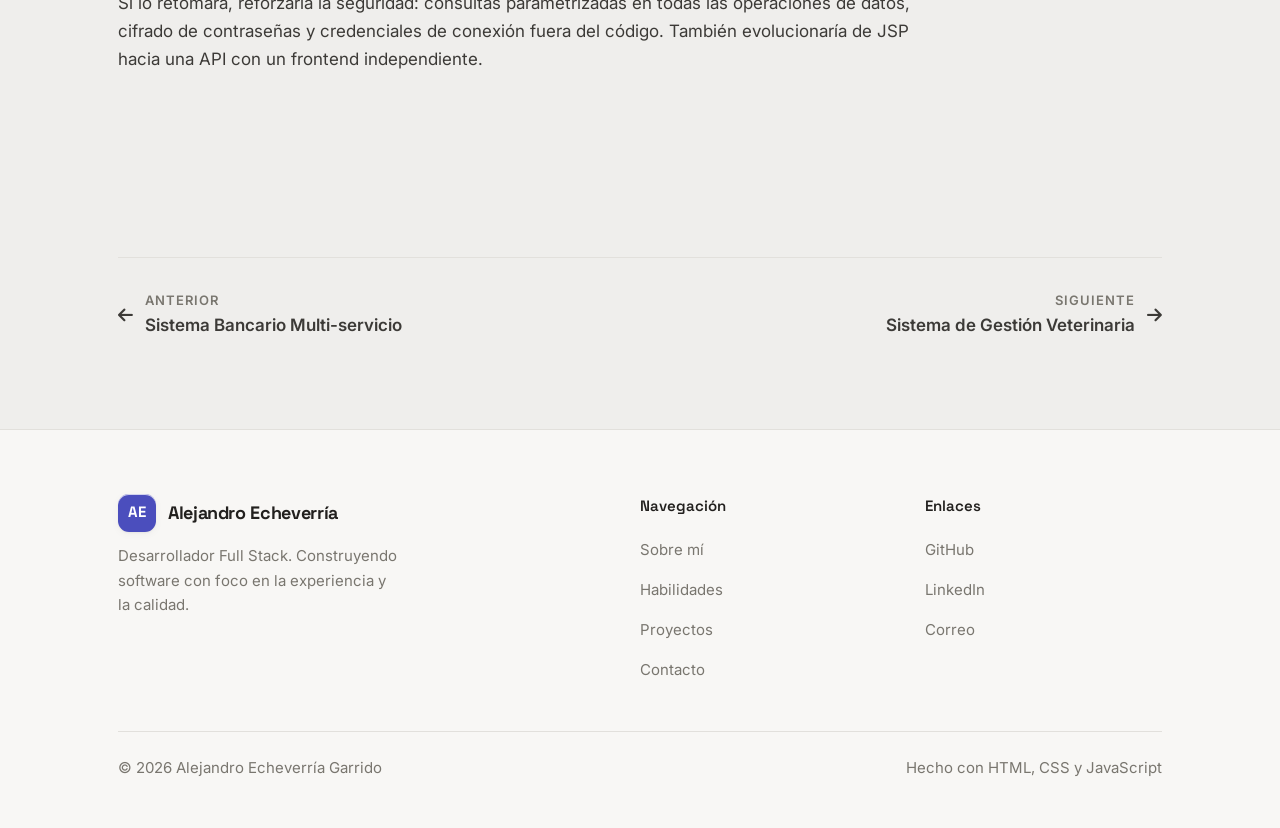
==== commit 0b798ca9: "Contenido real de las fichas de proyecto, capturas y visor de imágenes - Ahorcado, Gestor de Tienda " ====
--- a/proyectos/gestor-tienda-videojuegos.html
+++ b/proyectos/gestor-tienda-videojuegos.html
@@ -5,12 +5,12 @@
   <meta name="viewport" content="width=device-width, initial-scale=1.0">
 
   <title>Gestor de Tienda de Videojuegos — Alejandro Echeverría</title>
-  <meta name="description" content="Caso de estudio: sistema de gestión de inventario, ventas y catálogo para una tienda de videojuegos. Desarrollado en C# y .NET.">
+  <meta name="description" content="Caso de estudio: AllEliteGames, sistema web de gestión para una tienda de videojuegos, desarrollado en Java (Servlets y JSP) con MySQL bajo una arquitectura MVC.">
 
   <meta property="og:type" content="article">
   <meta property="og:title" content="Gestor de Tienda de Videojuegos — Alejandro Echeverría">
-  <meta property="og:description" content="Caso de estudio: gestión de inventario y ventas en C# y .NET.">
-  <meta property="og:image" content="../assets/img/og-image.png">
+  <meta property="og:description" content="Caso de estudio: AllEliteGames, gestión integral de una tienda de videojuegos en Java (MVC) con MySQL.">
+  <meta property="og:image" content="../assets/img/projects/gestor-hero.jpg">
 
   <link rel="icon" href="../assets/favicon/favicon-32.png" sizes="32x32" type="image/png">
   <link rel="icon" href="../assets/favicon/favicon.svg" type="image/svg+xml">
@@ -78,97 +78,116 @@
       <section class="case-hero" data-reveal>
         <a class="case-back" href="../index.html#proyectos"><i class="fa-solid fa-arrow-left" aria-hidden="true"></i> Volver a proyectos</a>
         <h1 class="case-hero__title">Gestor de Tienda de Videojuegos</h1>
-        <p class="case-hero__tagline">Aplicación de gestión de inventario, ventas y catálogo para una tienda especializada en videojuegos.</p>
+        <p class="case-hero__tagline"><strong>AllEliteGames</strong>: aplicación web en Java (arquitectura MVC) para gestionar toda la operación de una tienda de videojuegos y consolas.</p>
 
         <div class="chip-group case-tags">
-          <span class="chip"><span class="chip__dot"></span>C#</span>
-          <span class="chip"><span class="chip__dot"></span>.NET</span>
+          <span class="chip"><span class="chip__dot"></span>Java</span>
+          <span class="chip"><span class="chip__dot"></span>JSP</span>
+          <span class="chip"><span class="chip__dot"></span>Servlets</span>
+          <span class="chip"><span class="chip__dot"></span>MySQL</span>
         </div>
 
         <div class="case-hero__actions">
-          <a class="btn btn--primary" href="#" target="_blank" rel="noopener"><i class="fa-brands fa-github" aria-hidden="true"></i> Repositorio</a>
-          <a class="btn btn--secondary" href="#" target="_blank" rel="noopener"><i class="fa-solid fa-arrow-up-right-from-square" aria-hidden="true"></i> Demo</a>
+          <a class="btn btn--primary" href="https://github.com/aecheverria-2021222/AllEliteGames" target="_blank" rel="noopener"><i class="fa-brands fa-github" aria-hidden="true"></i> Repositorio</a>
         </div>
 
         <div class="case-meta">
           <div class="case-meta__item">
             <div class="case-meta__label">Año</div>
-            <div class="case-meta__value">20XX</div><!-- TODO -->
+            <div class="case-meta__value">2025</div>
           </div>
           <div class="case-meta__item">
             <div class="case-meta__label">Mi rol</div>
-            <div class="case-meta__value">Desarrollador Full Stack</div>
+            <div class="case-meta__value">Scrum Master · Full stack</div>
           </div>
           <div class="case-meta__item">
             <div class="case-meta__label">Tipo</div>
-            <div class="case-meta__value">Proyecto de gestión</div>
+            <div class="case-meta__value">App web de gestión</div>
           </div>
         </div>
       </section>
 
-      <!-- TODO: reemplazar por <img src="../assets/img/projects/videojuegos-hero.png" alt="..." loading="lazy"> -->
-      <div class="case-media" data-reveal role="img" aria-label="Captura principal del Gestor de Tienda de Videojuegos">
-        <i class="fa-solid fa-gamepad" aria-hidden="true"></i>
-        <span>Captura principal del proyecto</span>
-      </div>
+      <img class="case-media" data-reveal src="../assets/img/projects/gestor-hero.jpg"
+        alt="Identidad de marca del proyecto AllEliteGames: logo de un mando de videojuegos con el texto «AllEliteGames — Consolas y videojuegos»." loading="lazy">
 
       <div class="section case-body">
         <section class="case-section" data-reveal>
           <h2 class="case-section__title">Contexto</h2>
           <p>
-            Una tienda de videojuegos necesita mantener bajo control su inventario, registrar las
-            ventas y organizar un catálogo que cambia constantemente. Este proyecto centraliza toda
-            esa gestión en una sola aplicación.
+            <strong>AllEliteGames</strong> es el sistema de gestión de una tienda de videojuegos y
+            consolas. Nació como proyecto académico en equipo en el Instituto Kinal, con una meta clara:
+            llevar a software toda la operación del negocio, desde el catálogo de productos hasta las
+            ventas, los clientes y los proveedores.
           </p>
         </section>
 
         <section class="case-section" data-reveal>
           <h2 class="case-section__title">El problema</h2>
           <p>
-            Llevar el inventario y las ventas de forma manual es propenso a errores y difícil de
-            escalar. El objetivo era ofrecer una herramienta fiable que centralizara productos,
-            existencias y operaciones de venta.
+            Un negocio así maneja muchas entidades relacionadas —productos, existencias, clientes,
+            empleados, proveedores, ventas, devoluciones, membresías— que a mano son difíciles de
+            mantener consistentes. El reto era centralizarlo todo en una aplicación web, con acceso
+            controlado y datos fiables.
           </p>
         </section>
 
         <section class="case-section" data-reveal>
           <h2 class="case-section__title">Mi rol</h2>
-          <p>Desarrollo completo de la aplicación, de la lógica de negocio a la interfaz.</p>
+          <p>
+            Fui <strong>Scrum Master</strong> del equipo —coordinando la planificación, el seguimiento
+            de las tareas y las entregas por iteraciones— y, además, el mayor contribuidor de código del
+            repositorio. Participé en las tres capas de la aplicación.
+          </p>
           <ul class="case-list">
-            <li>Diseño del modelo de datos (productos, stock, ventas).</li>
-            <li>Implementación de las operaciones CRUD y el registro de ventas.</li>
-            <li>Construcción de la interfaz de usuario con C# y .NET.</li>
+            <li>Coordinación del equipo bajo Scrum y del flujo de trabajo en Git (ramas por persona y por funcionalidad).</li>
+            <li>Modelado de la base de datos y de la capa de acceso a datos (DAO) con JDBC y MySQL.</li>
+            <li>Lógica del servlet controlador y las operaciones CRUD de las entidades.</li>
+            <li>Vistas en JSP y validación de formularios en el servidor.</li>
           </ul>
         </section>
 
         <section class="case-section" data-reveal>
           <h2 class="case-section__title">La solución</h2>
           <p>
-            Desarrollé la aplicación con <strong>C#</strong> sobre <strong>.NET</strong>, separando la
-            lógica de negocio de la capa de datos para mantener el código ordenado y fácil de ampliar.
+            El sistema sigue una arquitectura <strong>MVC</strong> clásica de Java web. Un único
+            <em>servlet</em> controlador recibe cada petición, la enruta según la acción solicitada y
+            delega la persistencia en una capa de objetos de acceso a datos (<strong>DAO</strong>), uno
+            por entidad. Las vistas son páginas <strong>JSP</strong> y los datos viven en
+            <strong>MySQL</strong>, accedidos mediante <strong>JDBC</strong>.
           </p>
           <ul class="case-list">
-            <li>Gestión de catálogo con altas, bajas y modificaciones.</li>
-            <li>Control de existencias en tiempo real.</li>
-            <li>Registro de ventas con actualización automática del inventario.</li>
+            <li>Autenticación de empleados con sesión de usuario (login mediante un servlet dedicado).</li>
+            <li>CRUD completo —listar, agregar, editar, actualizar y eliminar— sobre <strong>doce entidades</strong>: videojuegos, consolas, géneros, proveedores, tiendas, clientes, empleados, ventas, devoluciones, suscripciones, membresías y métodos de pago.</li>
+            <li>Validación en el servidor: campos obligatorios, longitudes máximas, formatos con expresiones regulares y reglas de negocio (p. ej., que la fecha fin de una suscripción no sea anterior a su inicio).</li>
+            <li>Modelo relacional que conecta las entidades entre sí: un videojuego pertenece a un género y a un proveedor; una venta enlaza cliente, empleado y método de pago.</li>
+            <li>Base de datos poblada con datos de ejemplo mediante un script SQL y procedimientos almacenados.</li>
           </ul>
         </section>
 
         <section class="case-section" data-reveal style="max-width:none">
           <h2 class="case-section__title">Galería</h2>
           <div class="case-gallery">
-            <div class="case-gallery__item"><i class="fa-solid fa-image" aria-hidden="true"></i> Captura 1</div>
-            <div class="case-gallery__item"><i class="fa-solid fa-image" aria-hidden="true"></i> Captura 2</div>
-            <div class="case-gallery__item"><i class="fa-solid fa-image" aria-hidden="true"></i> Captura 3</div>
+            <img class="case-gallery__img" data-zoomable src="../assets/img/projects/gestor-login.jpeg"
+              alt="Pantalla de inicio de sesión de AllEliteGames: logo, campos de usuario y contraseña y botón «Ingresar» sobre un fondo espacial." loading="lazy">
+            <img class="case-gallery__img" data-zoomable src="../assets/img/projects/gestor-inicio.jpeg"
+              alt="Página principal tras iniciar sesión, con la barra de navegación por módulos (Clientes, Empleados, Géneros, Proveedores, Ventas) y las secciones de misión y visión." loading="lazy">
+            <img class="case-gallery__img" data-zoomable src="../assets/img/projects/gestor-crud.jpeg"
+              alt="Módulo de gestión de clientes: formulario de alta a la izquierda y tabla de registros con acciones a la derecha." loading="lazy">
           </div>
         </section>
 
         <section class="case-section" data-reveal>
           <h2 class="case-section__title">Resultados y aprendizajes</h2>
           <p>
-            El resultado fue una aplicación de gestión funcional y ordenada. Me sirvió para consolidar
-            mis bases en C# y .NET y para entender la importancia de separar responsabilidades en el
-            código.
+            El proyecto consolidó mis bases de <strong>Java para la web</strong> y de bases de datos
+            relacionales, y me enseñó el valor de separar responsabilidades en capas —modelo, vista y
+            controlador—. Sacarlo adelante en equipo, con Git y ramas por persona, fue además una buena
+            práctica de colaboración real.
+          </p>
+          <p>
+            Si lo retomara, reforzaría la seguridad: consultas parametrizadas en todas las operaciones
+            de datos, cifrado de contraseñas y credenciales de conexión fuera del código. También
+            evolucionaría de JSP hacia una API con un frontend independiente.
           </p>
         </section>
       </div>
--- a/css/tokens.css
+++ b/css/tokens.css
@@ -85,6 +85,7 @@
   /* --- Capas (z-index) --- */
   --z-header: 100;
   --z-menu: 200;
+  --z-modal: 1000;
 }
 
 /* ============================================================
--- a/css/base.css
+++ b/css/base.css
@@ -83,6 +83,17 @@
   text-wrap: pretty;
 }
 
+/* Código en línea */
+code {
+  font-family: ui-monospace, SFMono-Regular, Menlo, Consolas, monospace;
+  font-size: 0.88em;
+  color: var(--ink-strong);
+  background: var(--sunken);
+  border: 1px solid var(--hairline);
+  border-radius: var(--r-sm);
+  padding: 0.08em 0.4em;
+}
+
 a {
   color: var(--accent);
   text-decoration: none;
--- a/css/components.css
+++ b/css/components.css
@@ -340,3 +340,177 @@
     transform: none;
   }
 }
+
+/* ---------- Ampliar imagen (botón sobre la imagen) ---------- */
+.zoom-wrap {
+  position: relative;
+  display: block;
+}
+
+.zoom-btn {
+  position: absolute;
+  top: 12px;
+  right: 12px;
+  z-index: 2;
+  display: grid;
+  place-items: center;
+  width: 40px;
+  height: 40px;
+  border: 1px solid var(--hairline);
+  border-radius: var(--r-pill);
+  background: color-mix(in srgb, var(--surface) 78%, transparent);
+  -webkit-backdrop-filter: blur(6px);
+  backdrop-filter: blur(6px);
+  color: var(--ink-strong);
+  box-shadow: var(--e2);
+  cursor: pointer;
+  opacity: 0;
+  transform: translateY(-4px);
+  transition: opacity var(--dur) var(--ease), transform var(--dur) var(--ease),
+    color var(--dur) var(--ease);
+}
+
+.zoom-wrap:hover .zoom-btn,
+.zoom-wrap:focus-within .zoom-btn {
+  opacity: 1;
+  transform: none;
+}
+
+.zoom-btn:hover {
+  color: var(--accent);
+}
+
+.zoom-btn i {
+  font-size: 15px;
+}
+
+/* En pantallas táctiles (sin hover) el botón queda siempre visible */
+@media (hover: none) {
+  .zoom-btn {
+    opacity: 1;
+    transform: none;
+  }
+}
+
+/* ---------- Visor de imágenes (lightbox) ---------- */
+.lightbox {
+  position: fixed;
+  inset: 0;
+  z-index: var(--z-modal);
+  display: grid;
+  place-items: center;
+  padding: clamp(16px, 5vw, 64px);
+  background: color-mix(in srgb, var(--canvas) 55%, transparent);
+  -webkit-backdrop-filter: blur(16px) saturate(1.1);
+  backdrop-filter: blur(16px) saturate(1.1);
+  opacity: 0;
+  visibility: hidden;
+  pointer-events: none;
+  transition: opacity var(--dur) var(--ease), visibility var(--dur) var(--ease);
+}
+
+.lightbox.is-open {
+  opacity: 1;
+  visibility: visible;
+  pointer-events: auto;
+}
+
+.lightbox__figure {
+  margin: 0;
+  display: flex;
+  flex-direction: column;
+  align-items: center;
+  gap: var(--sp-4);
+  max-width: 100%;
+  transform: scale(0.97);
+  transition: transform var(--dur) var(--ease);
+}
+
+.lightbox.is-open .lightbox__figure {
+  transform: none;
+}
+
+.lightbox__img {
+  max-width: min(92vw, 1400px);
+  max-height: 80vh;
+  width: auto;
+  height: auto;
+  object-fit: contain;
+  border-radius: var(--r-lg);
+  box-shadow: var(--e3);
+  background: var(--surface);
+}
+
+.lightbox__caption {
+  font-size: var(--fs-sm);
+  color: var(--ink);
+  background: color-mix(in srgb, var(--surface) 85%, transparent);
+  border: 1px solid var(--hairline);
+  padding: 8px 16px;
+  border-radius: var(--r-pill);
+  max-width: 90vw;
+  text-align: center;
+}
+
+.lightbox__btn {
+  position: absolute;
+  z-index: 2;
+  display: grid;
+  place-items: center;
+  width: 52px;
+  height: 52px;
+  border: 1px solid var(--hairline);
+  border-radius: var(--r-pill);
+  background: color-mix(in srgb, var(--surface) 82%, transparent);
+  -webkit-backdrop-filter: blur(6px);
+  backdrop-filter: blur(6px);
+  color: var(--ink-strong);
+  box-shadow: var(--e2);
+  cursor: pointer;
+  transition: transform var(--dur) var(--ease), color var(--dur) var(--ease);
+}
+
+.lightbox__btn:hover {
+  color: var(--accent);
+}
+
+.lightbox__btn i {
+  font-size: 18px;
+}
+
+.lightbox__close {
+  top: clamp(12px, 3vw, 24px);
+  right: clamp(12px, 3vw, 24px);
+}
+
+.lightbox__close:hover {
+  transform: scale(1.06);
+}
+
+.lightbox__nav {
+  top: 50%;
+  transform: translateY(-50%);
+}
+
+.lightbox__nav--prev {
+  left: clamp(8px, 2.5vw, 28px);
+}
+
+.lightbox__nav--next {
+  right: clamp(8px, 2.5vw, 28px);
+}
+
+.lightbox__nav:hover {
+  transform: translateY(-50%) scale(1.06);
+}
+
+@media (prefers-reduced-motion: reduce) {
+  .lightbox,
+  .lightbox__figure,
+  .zoom-btn {
+    transition: none;
+  }
+  .lightbox__figure {
+    transform: none;
+  }
+}
--- a/css/sections.css
+++ b/css/sections.css
@@ -340,6 +340,19 @@
   font-size: var(--fs-sm);
   color: var(--accent-strong);
   background: linear-gradient(140deg, #d9d9ea, #c7c7e0);
+  overflow: hidden;
+}
+
+.project-card__thumb img {
+  width: 100%;
+  height: 100%;
+  object-fit: cover;
+  display: block;
+  transition: transform var(--dur-slow) var(--ease);
+}
+
+.project-card:hover .project-card__thumb img {
+  transform: scale(1.04);
 }
 
 [data-theme="dark"] .project-card__thumb {
--- a/css/case-study.css
+++ b/css/case-study.css
@@ -170,6 +170,29 @@
   opacity: 0.5;
 }
 
+/* Imágenes reales en cabecera y galería */
+img.case-media {
+  object-fit: cover;
+  width: 100%;
+  padding: 0;
+}
+
+/* Variante para capturas más anchas que 16:9: se muestran completas
+   (a lo ancho, sin recorte) conservando el marco de la cabecera. */
+.case-media.case-media--fit {
+  aspect-ratio: auto;
+  height: auto;
+}
+
+.case-gallery__img {
+  aspect-ratio: 4 / 3;
+  width: 100%;
+  object-fit: cover;
+  border-radius: var(--r-lg);
+  border: 1px solid var(--hairline);
+  display: block;
+}
+
 @media (min-width: 700px) {
   .case-gallery {
     grid-template-columns: repeat(3, 1fr);
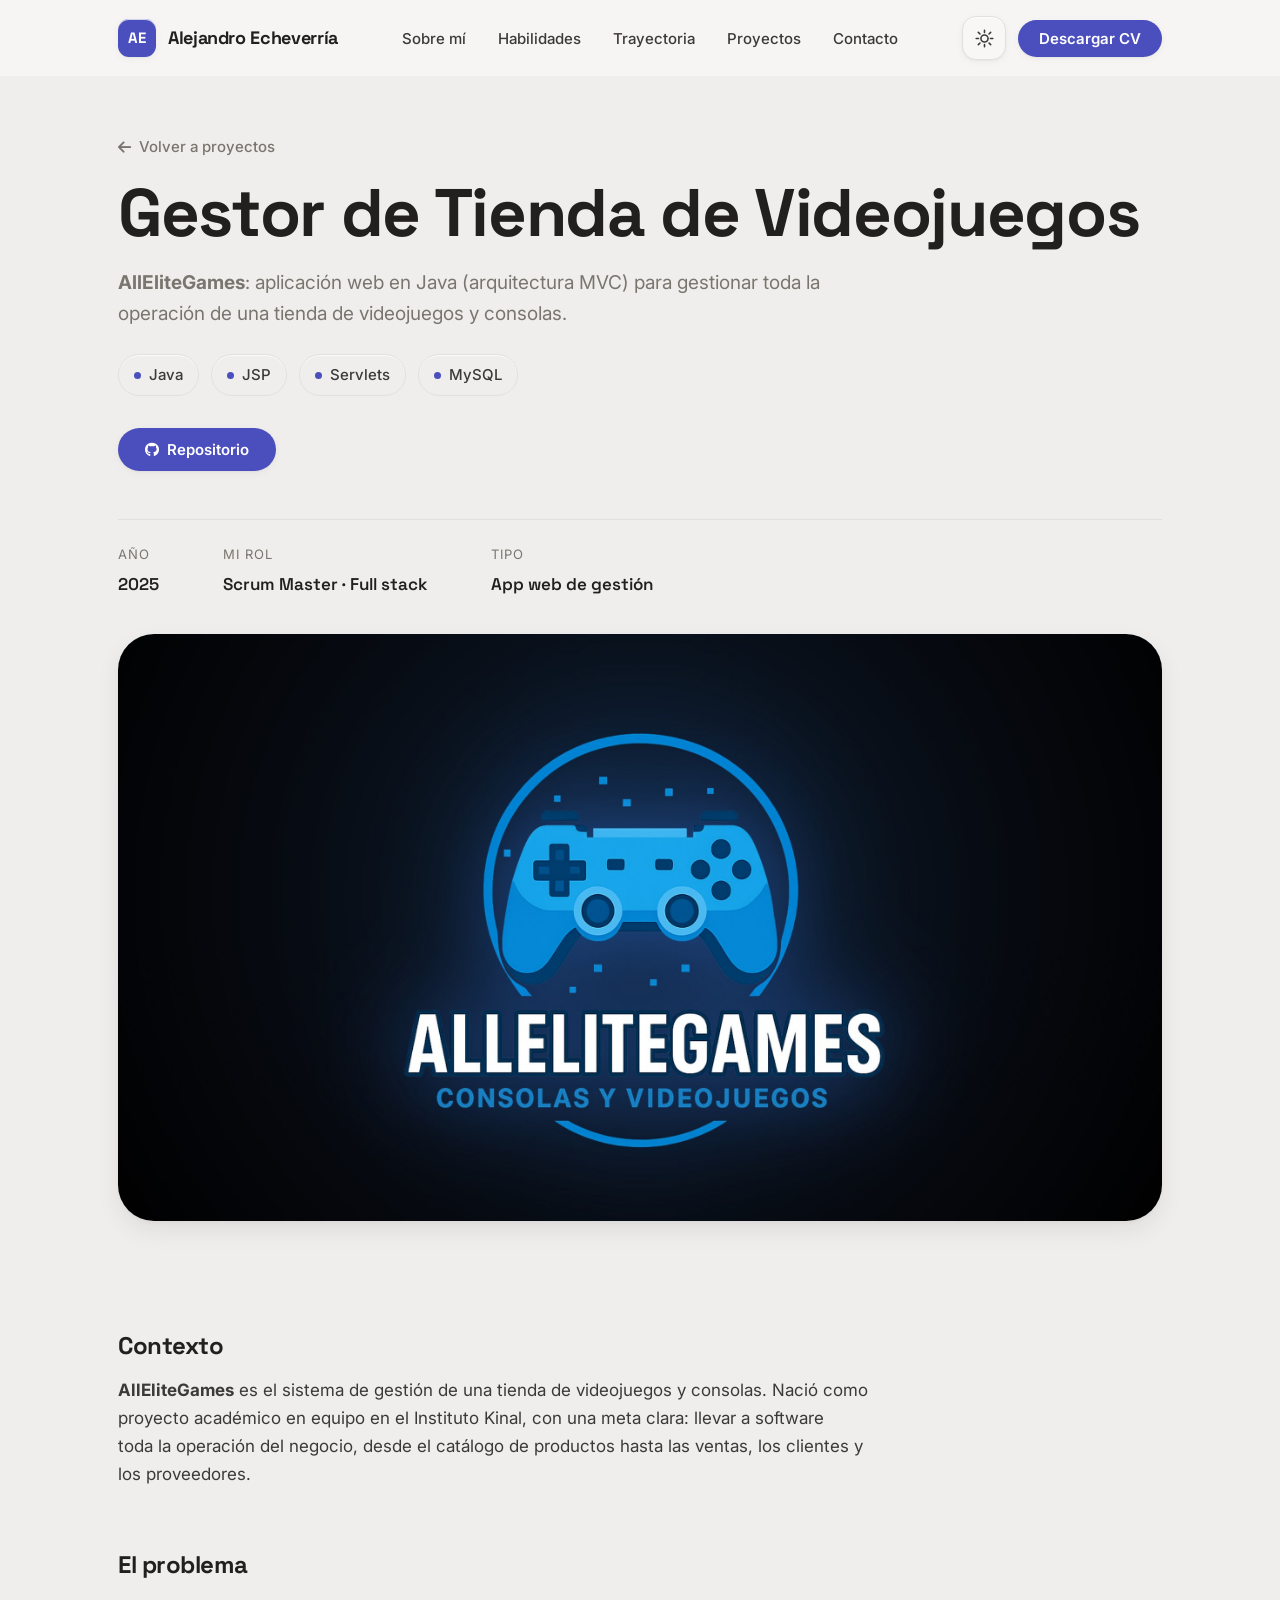
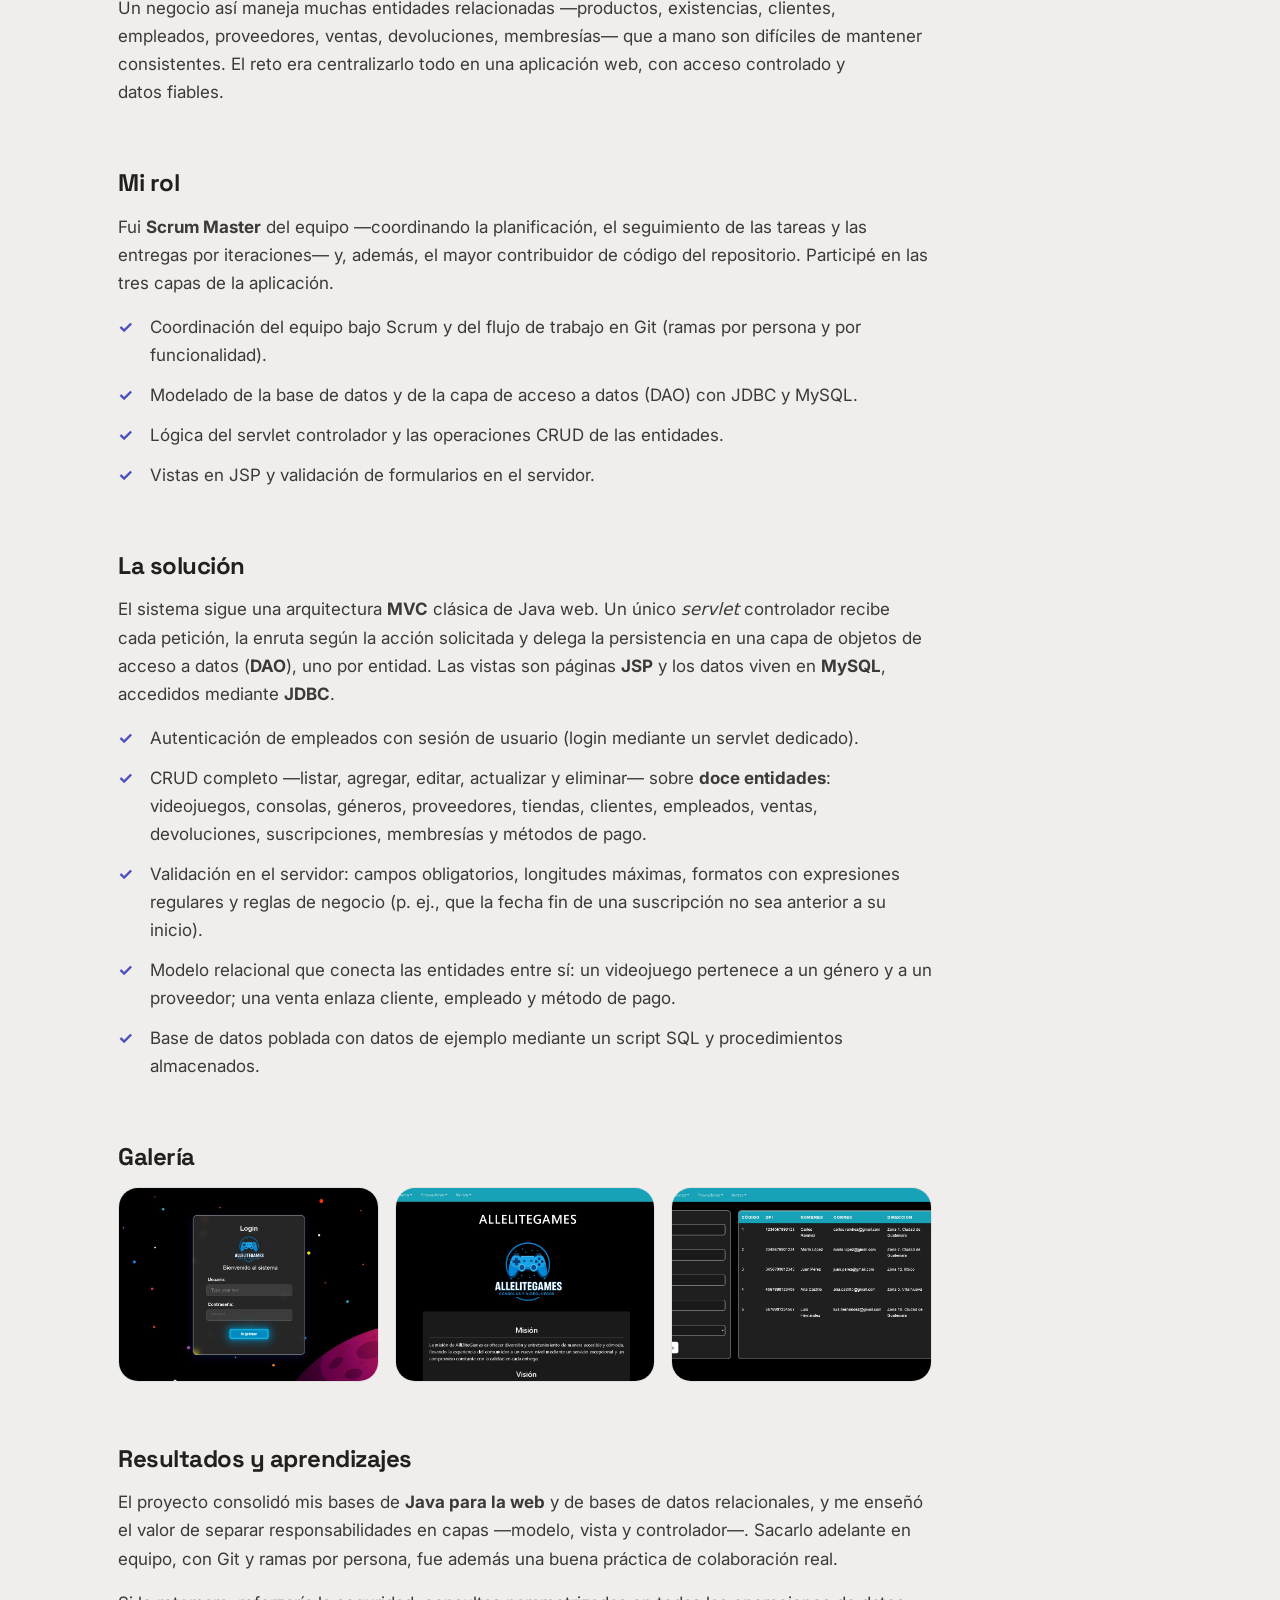
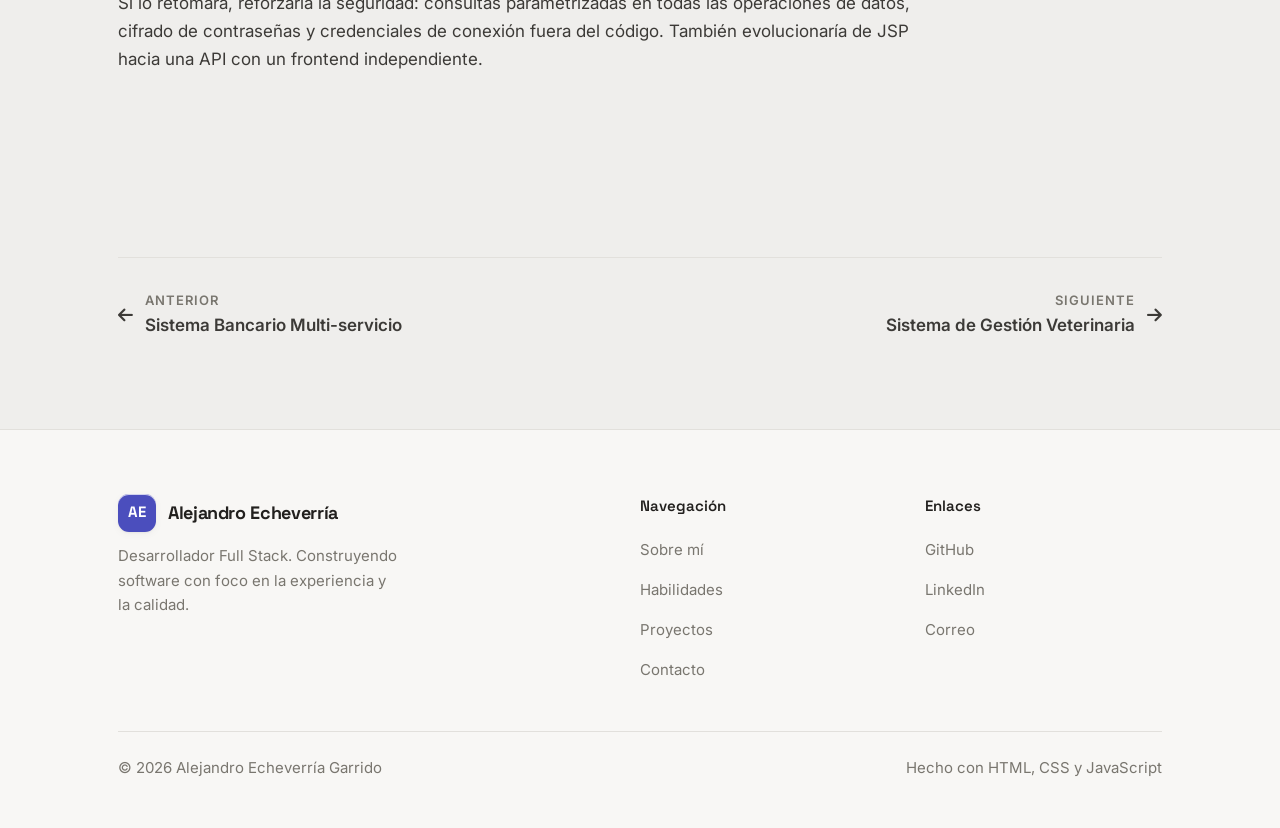
==== commit 8f98d792: "Corrige el menu movil y la navegacion entre proyectos en pantallas pequenas El backdrop-filter del h" ====
--- a/proyectos/gestor-tienda-videojuegos.html
+++ b/proyectos/gestor-tienda-videojuegos.html
@@ -197,7 +197,7 @@
           <i class="fa-solid fa-arrow-left" aria-hidden="true"></i>
           <span><span class="dir">Anterior</span>Sistema Bancario Multi-servicio</span>
         </a>
-        <a class="case-nav__link" href="sistema-gestion-veterinaria.html" style="text-align:right">
+        <a class="case-nav__link case-nav__link--end" href="sistema-gestion-veterinaria.html">
           <span><span class="dir">Siguiente</span>Sistema de Gestión Veterinaria</span>
           <i class="fa-solid fa-arrow-right" aria-hidden="true"></i>
         </a>
--- a/css/layout.css
+++ b/css/layout.css
@@ -48,11 +48,22 @@
   position: sticky;
   top: 0;
   z-index: var(--z-header);
+  border-bottom: 1px solid transparent;
+  transition: border-color var(--dur) var(--ease), box-shadow var(--dur) var(--ease);
+}
+
+/* El fondo esmerilado vive en un pseudo-elemento en vez de en .header
+   directamente: backdrop-filter en el propio .header lo convertiría en el
+   "containing block" de sus descendientes position:fixed (el <nav> móvil),
+   rompiendo su tamaño/posición de pantalla completa. */
+.header::before {
+  content: "";
+  position: absolute;
+  inset: 0;
+  z-index: -1;
   background: color-mix(in srgb, var(--surface) 82%, transparent);
   backdrop-filter: blur(12px);
   -webkit-backdrop-filter: blur(12px);
-  border-bottom: 1px solid transparent;
-  transition: border-color var(--dur) var(--ease), box-shadow var(--dur) var(--ease);
 }
 
 .header.is-scrolled {
@@ -216,6 +227,14 @@
 @media (max-width: 820px) {
   .nav-toggle {
     display: flex;
+  }
+
+  /* Por encima del panel .nav (z-index 200 local a .header) para que el
+     botón de tema y el hamburguesa/X sigan visibles y clicables con el
+     menú abierto. */
+  .header__actions {
+    position: relative;
+    z-index: calc(var(--z-menu) + 1);
   }
 
   .nav {
@@ -249,7 +268,12 @@
     font-size: var(--fs-h4);
   }
 
-  /* Fondo oscuro al abrir el menú */
+  /* Fondo oscuro al abrir el menú.
+     z-index por debajo de --z-header (no de --z-menu): .nav vive dentro de
+     .header, que crea su propio grupo de apilamiento por tener z-index
+     propio. Comparado desde la raíz del documento, ese grupo entero pesa
+     --z-header; si el backdrop pesara más (--z-menu - 1) se pintaría encima
+     del menú y le robaría los clics a sus enlaces. */
   .nav-backdrop {
     position: fixed;
     inset: 0;
@@ -257,7 +281,7 @@
     opacity: 0;
     visibility: hidden;
     transition: opacity var(--dur) var(--ease), visibility var(--dur) var(--ease);
-    z-index: calc(var(--z-menu) - 1);
+    z-index: calc(var(--z-header) - 1);
   }
 
   .nav-backdrop.is-open {
--- a/css/case-study.css
+++ b/css/case-study.css
@@ -230,3 +230,35 @@
   color: var(--ink-muted);
   display: block;
 }
+
+/* Segundo enlace (Siguiente / Ver todos): en escritorio se refleja hacia la
+   esquina opuesta, con el texto alineado a la derecha. */
+.case-nav__link--end {
+  text-align: right;
+}
+
+/* En móvil se apilan a ancho completo, como una lista de filas con
+   divisor. El reflejo se conserva (primero a la izquierda, segundo a la
+   derecha), pero empujando el grupo ícono+texto con justify-content en
+   vez de text-align: antes, el text-align actuaba sobre un bloque sin
+   ancho garantizado y la etiqueta quedaba flotando lejos del título. */
+@media (max-width: 640px) {
+  .case-nav {
+    flex-direction: column;
+    gap: 0;
+  }
+
+  .case-nav__link {
+    width: 100%;
+    padding-block: var(--sp-4);
+  }
+
+  .case-nav__link--end {
+    justify-content: flex-end;
+    text-align: right;
+  }
+
+  .case-nav__link + .case-nav__link {
+    border-top: 1px solid var(--hairline);
+  }
+}
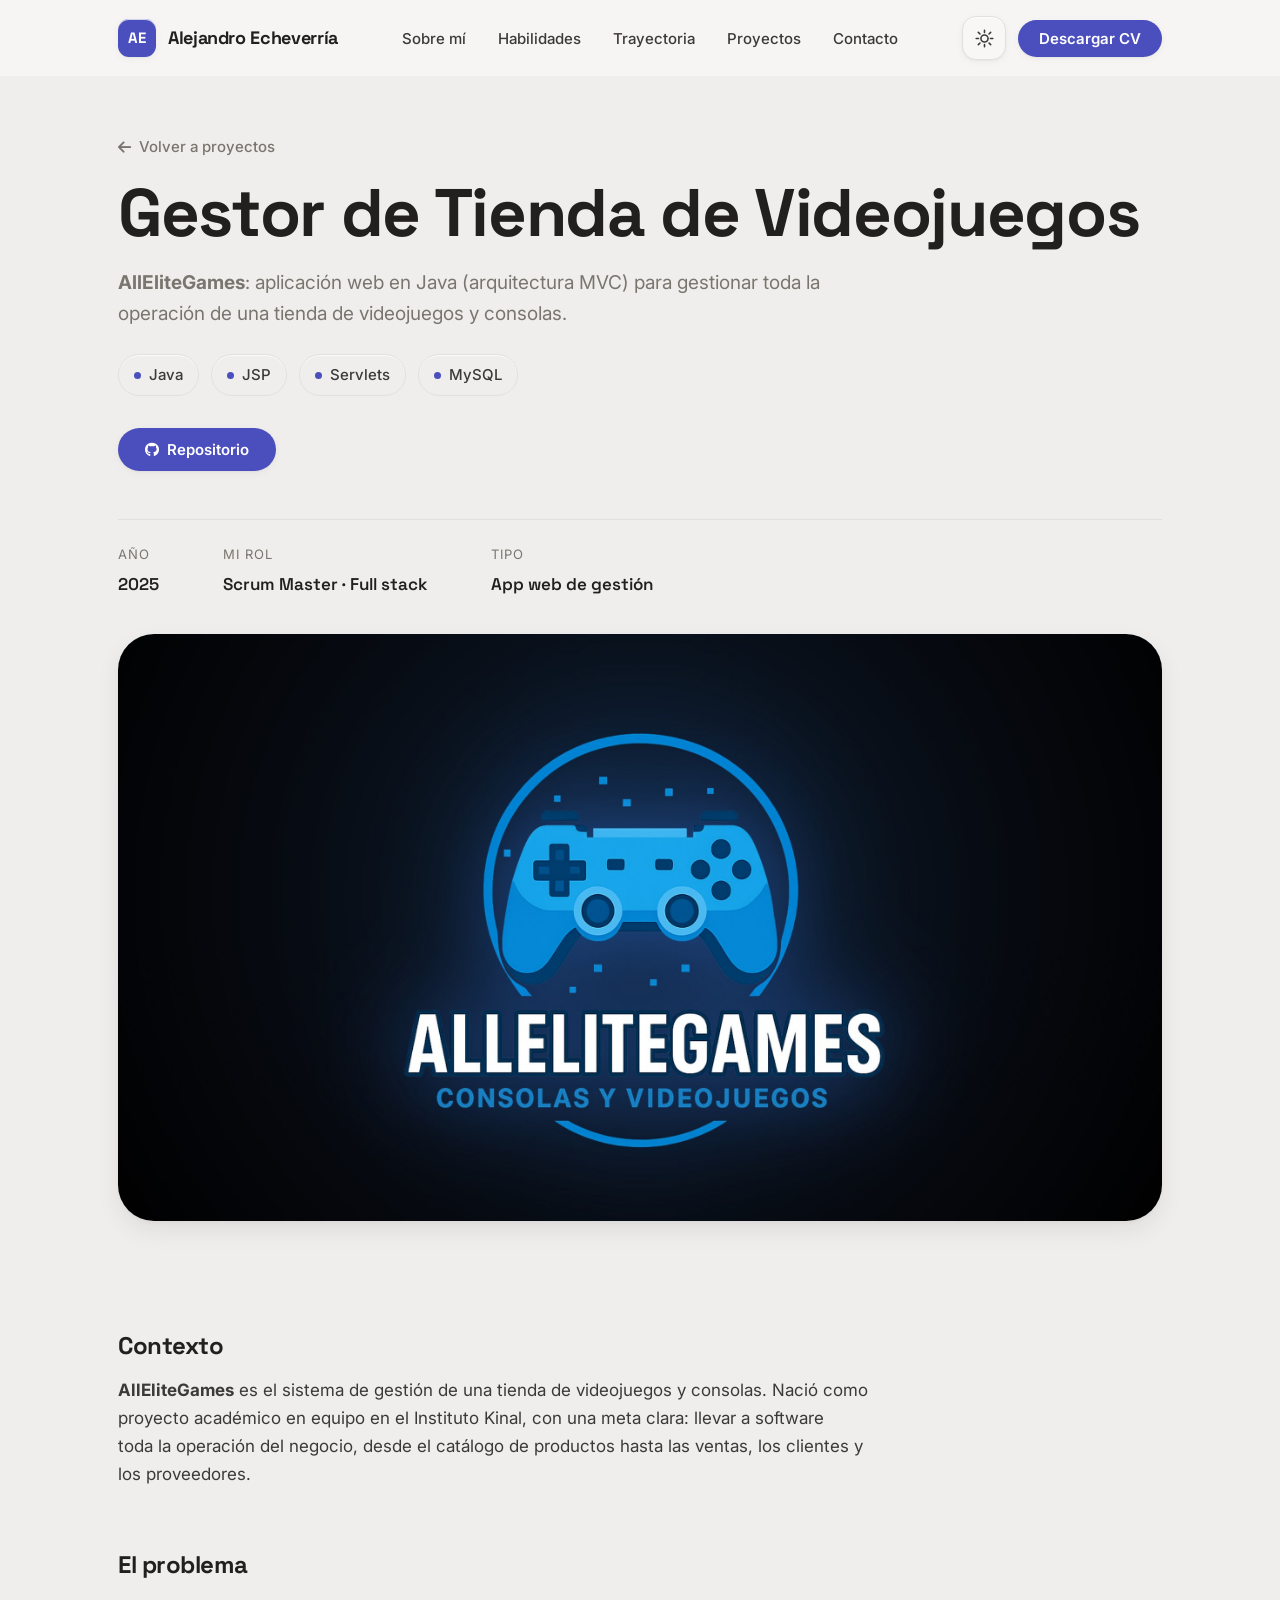
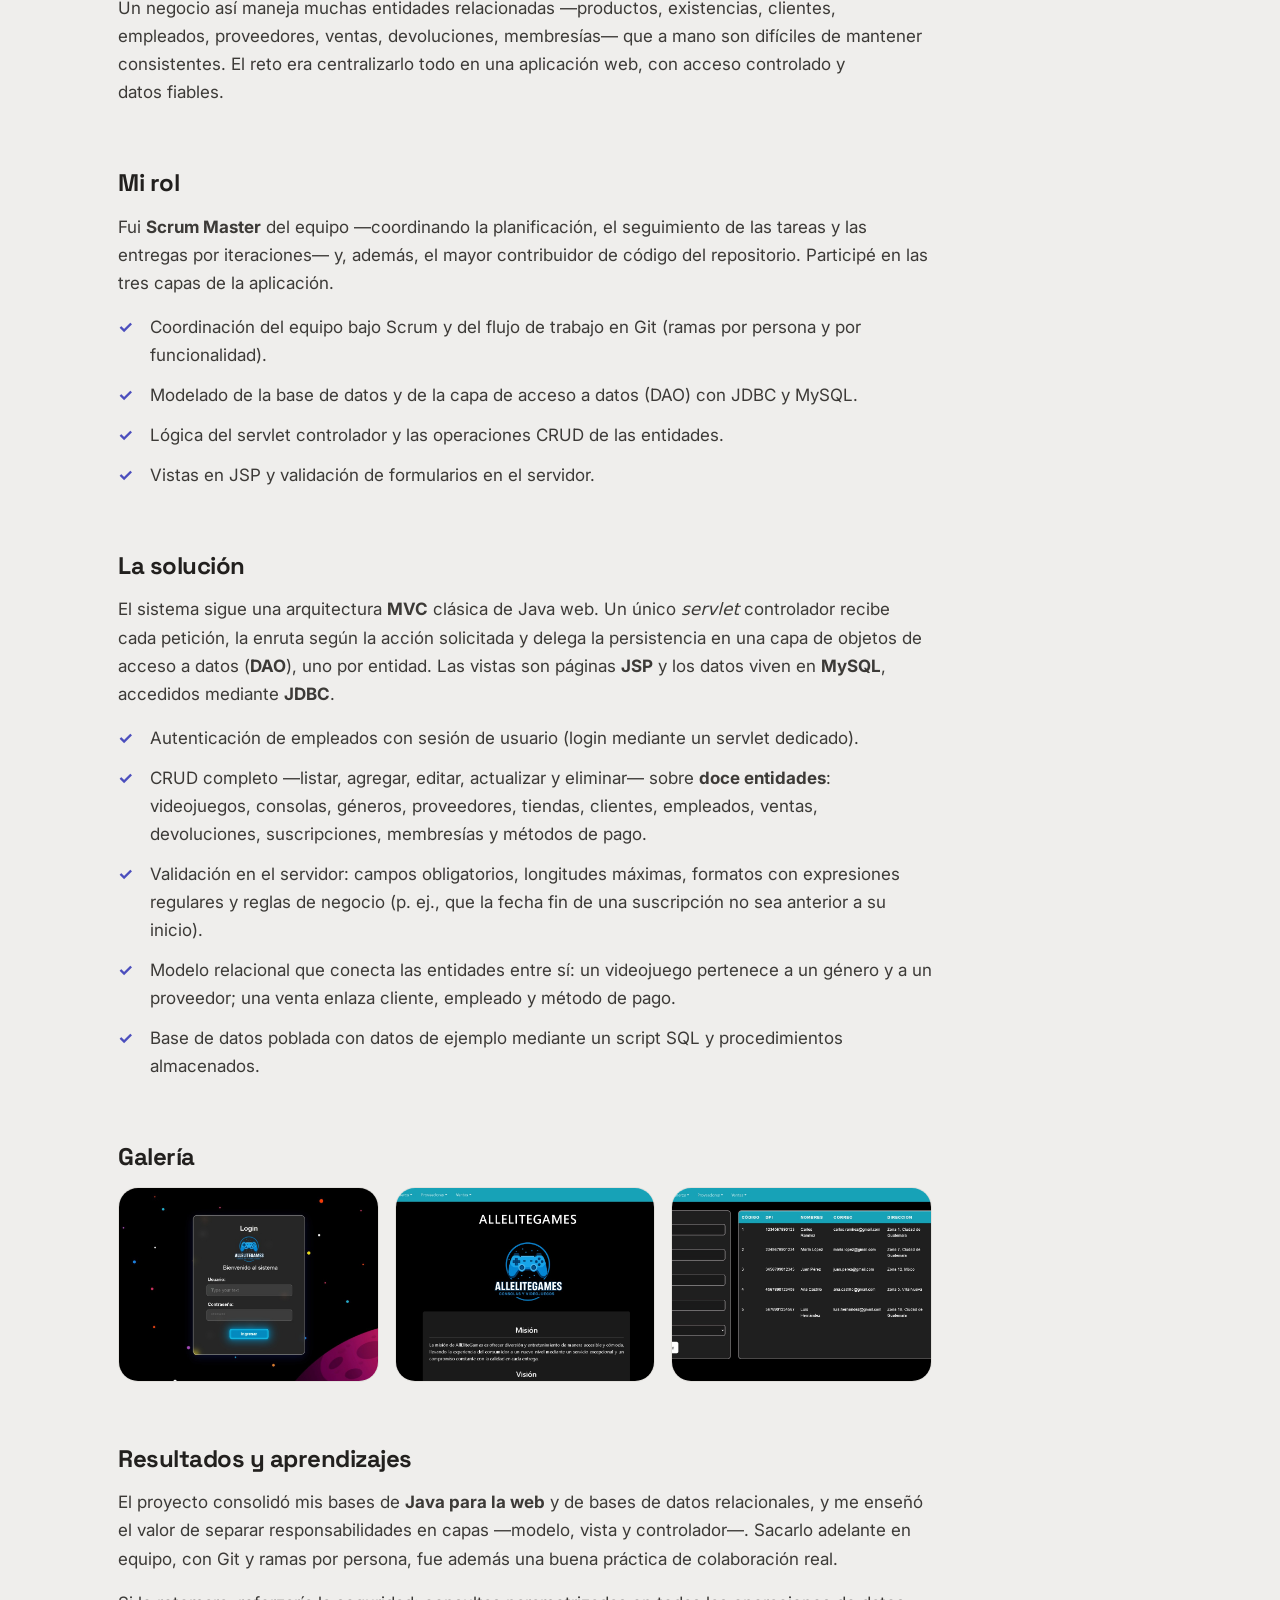
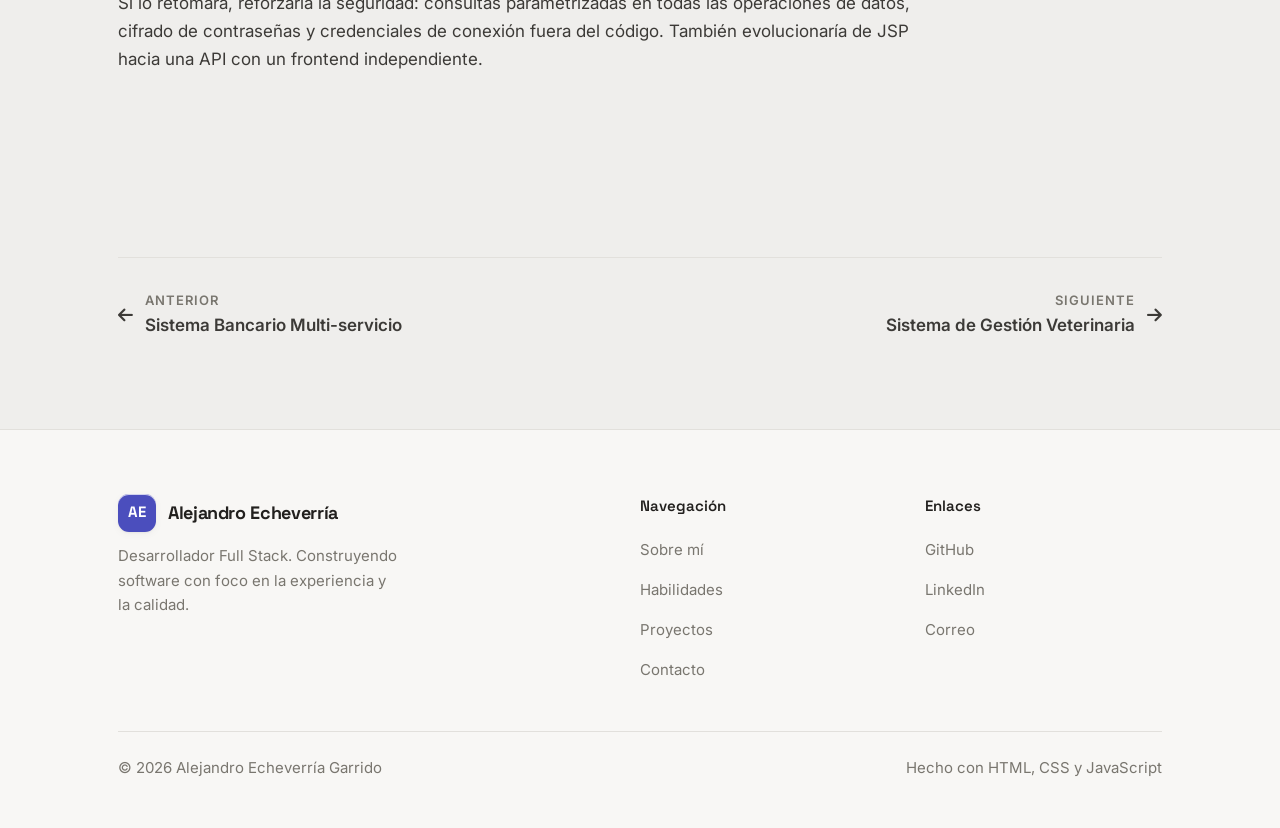
==== commit 8b5b1e70: "feat: transicion suave entre paginas (sin preloader) Anade un velo que cubre el parpadeo al navegar " ====
--- a/proyectos/gestor-tienda-videojuegos.html
+++ b/proyectos/gestor-tienda-videojuegos.html
@@ -17,6 +17,7 @@
   <link rel="apple-touch-icon" href="../assets/favicon/apple-touch-icon.png">
 
   <script>
+    document.documentElement.classList.add("js-nav");
     (function () {
       try {
         if (localStorage.getItem("ae-theme") === "dark") {
@@ -41,6 +42,10 @@
 
 <body>
   <a class="skip-link" href="#contenido">Saltar al contenido</a>
+
+  <!-- Velo de transición entre páginas (lo controla js/modules/transition.js).
+       Sin JS nunca se muestra: la clase .js-nav la añade el script del <head>. -->
+  <div class="page-veil" data-page-veil aria-hidden="true"></div>
 
   <header class="header" data-header>
     <div class="container header__inner">
--- a/css/tokens.css
+++ b/css/tokens.css
@@ -75,6 +75,7 @@
   /* --- Layout --- */
   --container: 1140px;
   --container-pad: clamp(20px, 4vw, 48px);
+  --header-h: 76px; /* respaldo; nav.js lo actualiza con la altura real del header */
 
   /* --- Movimiento --- */
   --dur-fast: 140ms;
@@ -86,6 +87,7 @@
   --z-header: 100;
   --z-menu: 200;
   --z-modal: 1000;
+  --z-veil: 2000;
 }
 
 /* ============================================================
--- a/css/layout.css
+++ b/css/layout.css
@@ -11,11 +11,21 @@
 
 /* Secciones con ritmo vertical generoso */
 .section {
-  padding-block: clamp(56px, 9vw, 112px);
+  --section-pad-y: clamp(56px, 9vw, 112px);
+  padding-block: var(--section-pad-y);
+  /* Salto por nav: el encabezado debe caer SIEMPRE ~24px bajo el header, sin
+     importar el padding de la sección (en escritorio llega a 112px y en móvil
+     baja a 56px). Restamos ese padding para que el hueco superior sea CONSTANTE
+     en móvil, tablet y escritorio y no quede un blanco enorme arriba.
+     --header-h lo fija nav.js con la altura real del header (varía por
+     breakpoint); 76px es el respaldo para el salto de ancla nativo sin JS.
+     scroll-nav.js lee este mismo valor para que el salto animado coincida. */
+  scroll-margin-top: calc(var(--header-h) + 24px - var(--section-pad-y));
 }
 
 .section--tight {
-  padding-block: clamp(40px, 6vw, 72px);
+  --section-pad-y: clamp(40px, 6vw, 72px);
+  padding-block: var(--section-pad-y);
 }
 
 /* Cabecera de sección (eyebrow + título + intro) */
@@ -224,7 +234,7 @@
 }
 
 /* ---------- Responsive: menú móvil ---------- */
-@media (max-width: 820px) {
+@media (max-width: 1080px) {
   .nav-toggle {
     display: flex;
   }
@@ -302,7 +312,7 @@
   display: none;
 }
 
-@media (max-width: 820px) {
+@media (max-width: 1080px) {
   .header .header__cv {
     display: none;
   }
@@ -349,3 +359,52 @@
 .pointer-glow.is-active {
   opacity: 1;
 }
+
+/* ============================================================
+   VELO DE TRANSICIÓN ENTRE PÁGINAS
+   Cubre el parpadeo al navegar entre documentos (landing ↔ fichas).
+   La clase .js-nav (script del <head>) garantiza que sin JS nunca aparezca.
+   Entrada: la anima el CSS (auto-curable). Salida: la dispara transition.js.
+   ============================================================ */
+.page-veil {
+  position: fixed;
+  inset: 0;
+  z-index: var(--z-veil);
+  background: var(--canvas);
+  opacity: 0;
+  visibility: hidden;
+  pointer-events: none;
+}
+
+/* Con JS activo: al cargar, el velo entra tapando y se desvanece revelando. */
+.js-nav .page-veil {
+  visibility: visible;
+  animation: pageVeilReveal var(--dur) var(--ease) forwards;
+}
+
+/* Al salir hacia otra página, el velo vuelve a tapar antes de navegar. */
+.page-veil.is-leaving {
+  visibility: visible;
+  pointer-events: all;
+  animation: pageVeilCover var(--dur) var(--ease) forwards;
+}
+
+@keyframes pageVeilReveal {
+  from { opacity: 1; }
+  to   { opacity: 0; }
+}
+
+@keyframes pageVeilCover {
+  from { opacity: 0; }
+  to   { opacity: 1; }
+}
+
+/* Sin movimiento: nada de fundidos; el contenido aparece de inmediato. */
+@media (prefers-reduced-motion: reduce) {
+  .js-nav .page-veil,
+  .page-veil.is-leaving {
+    animation: none;
+    opacity: 0;
+    visibility: hidden;
+  }
+}
--- a/css/components.css
+++ b/css/components.css
@@ -12,6 +12,7 @@
   font-size: 1.125rem;
   color: var(--ink-strong);
   letter-spacing: -0.02em;
+  white-space: nowrap; /* la marca nunca se parte en 2 líneas (engordaría el header) */
 }
 
 .brand__badge {
